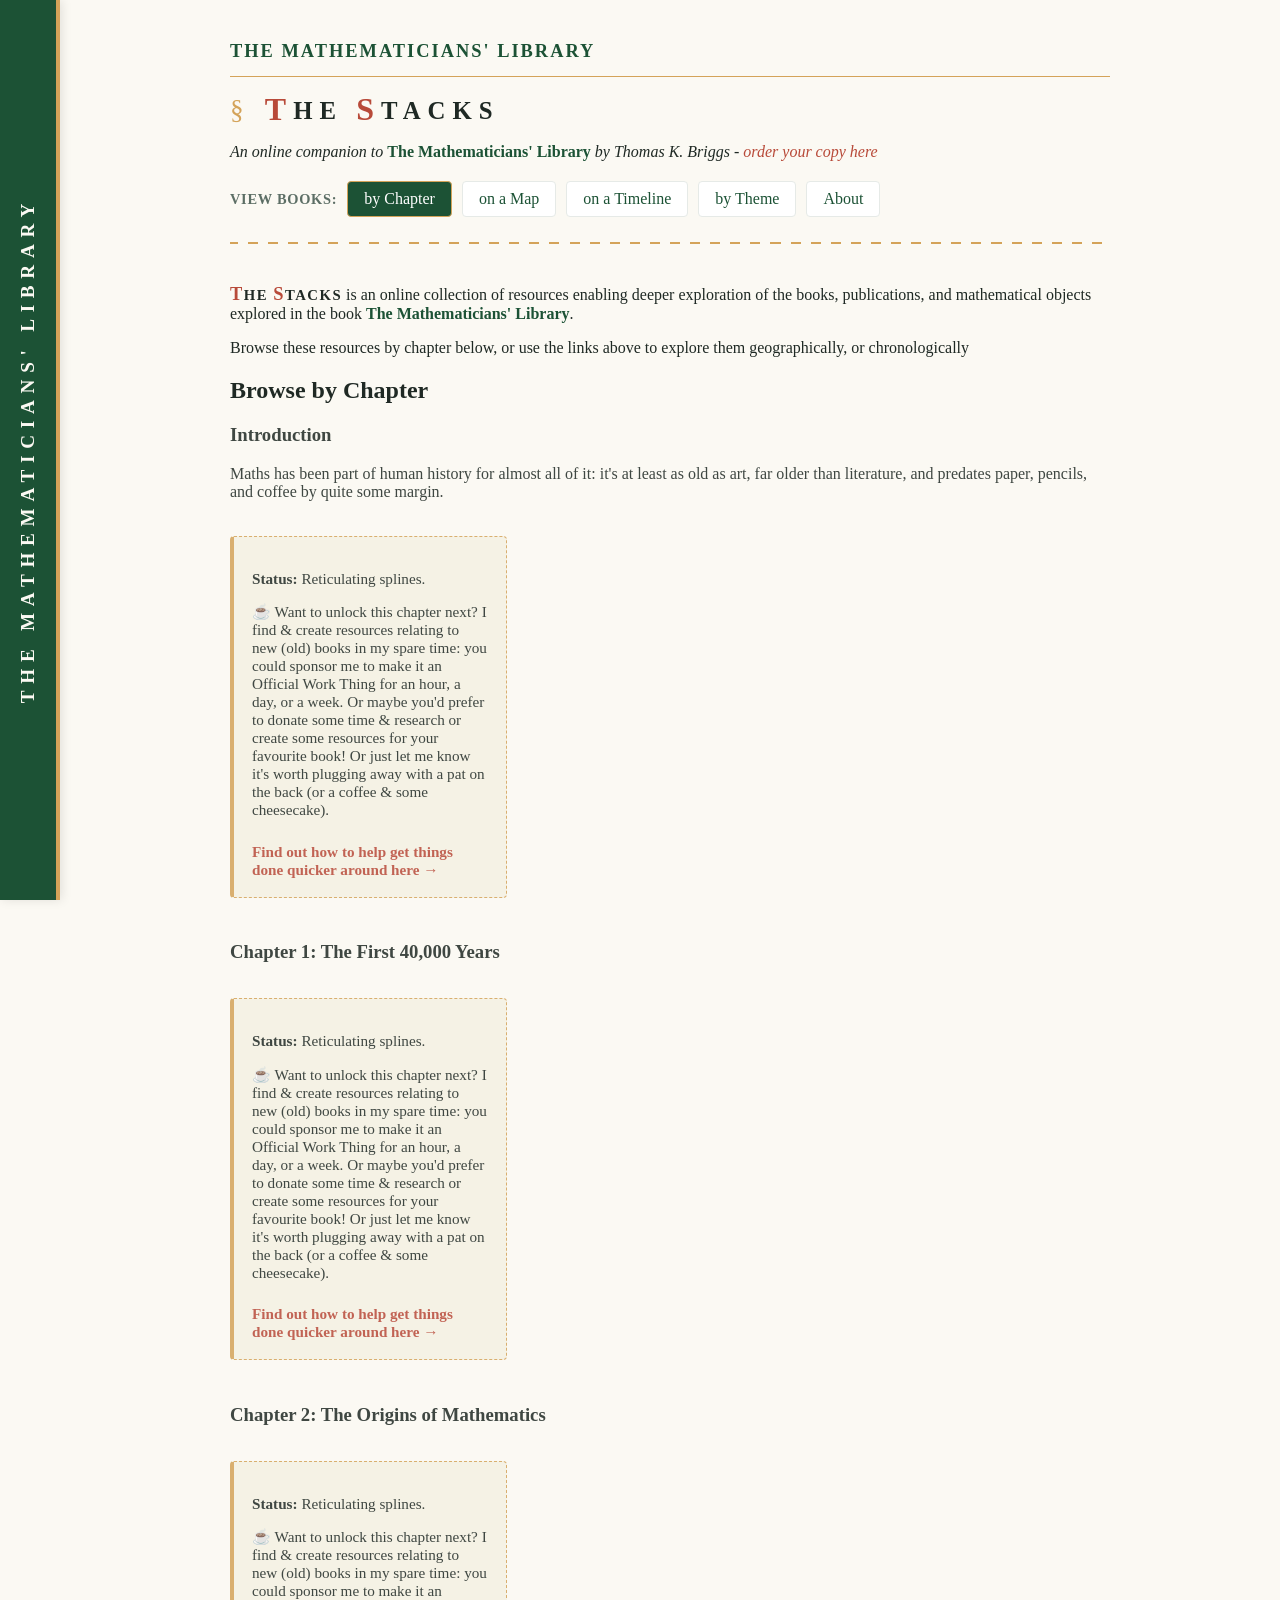
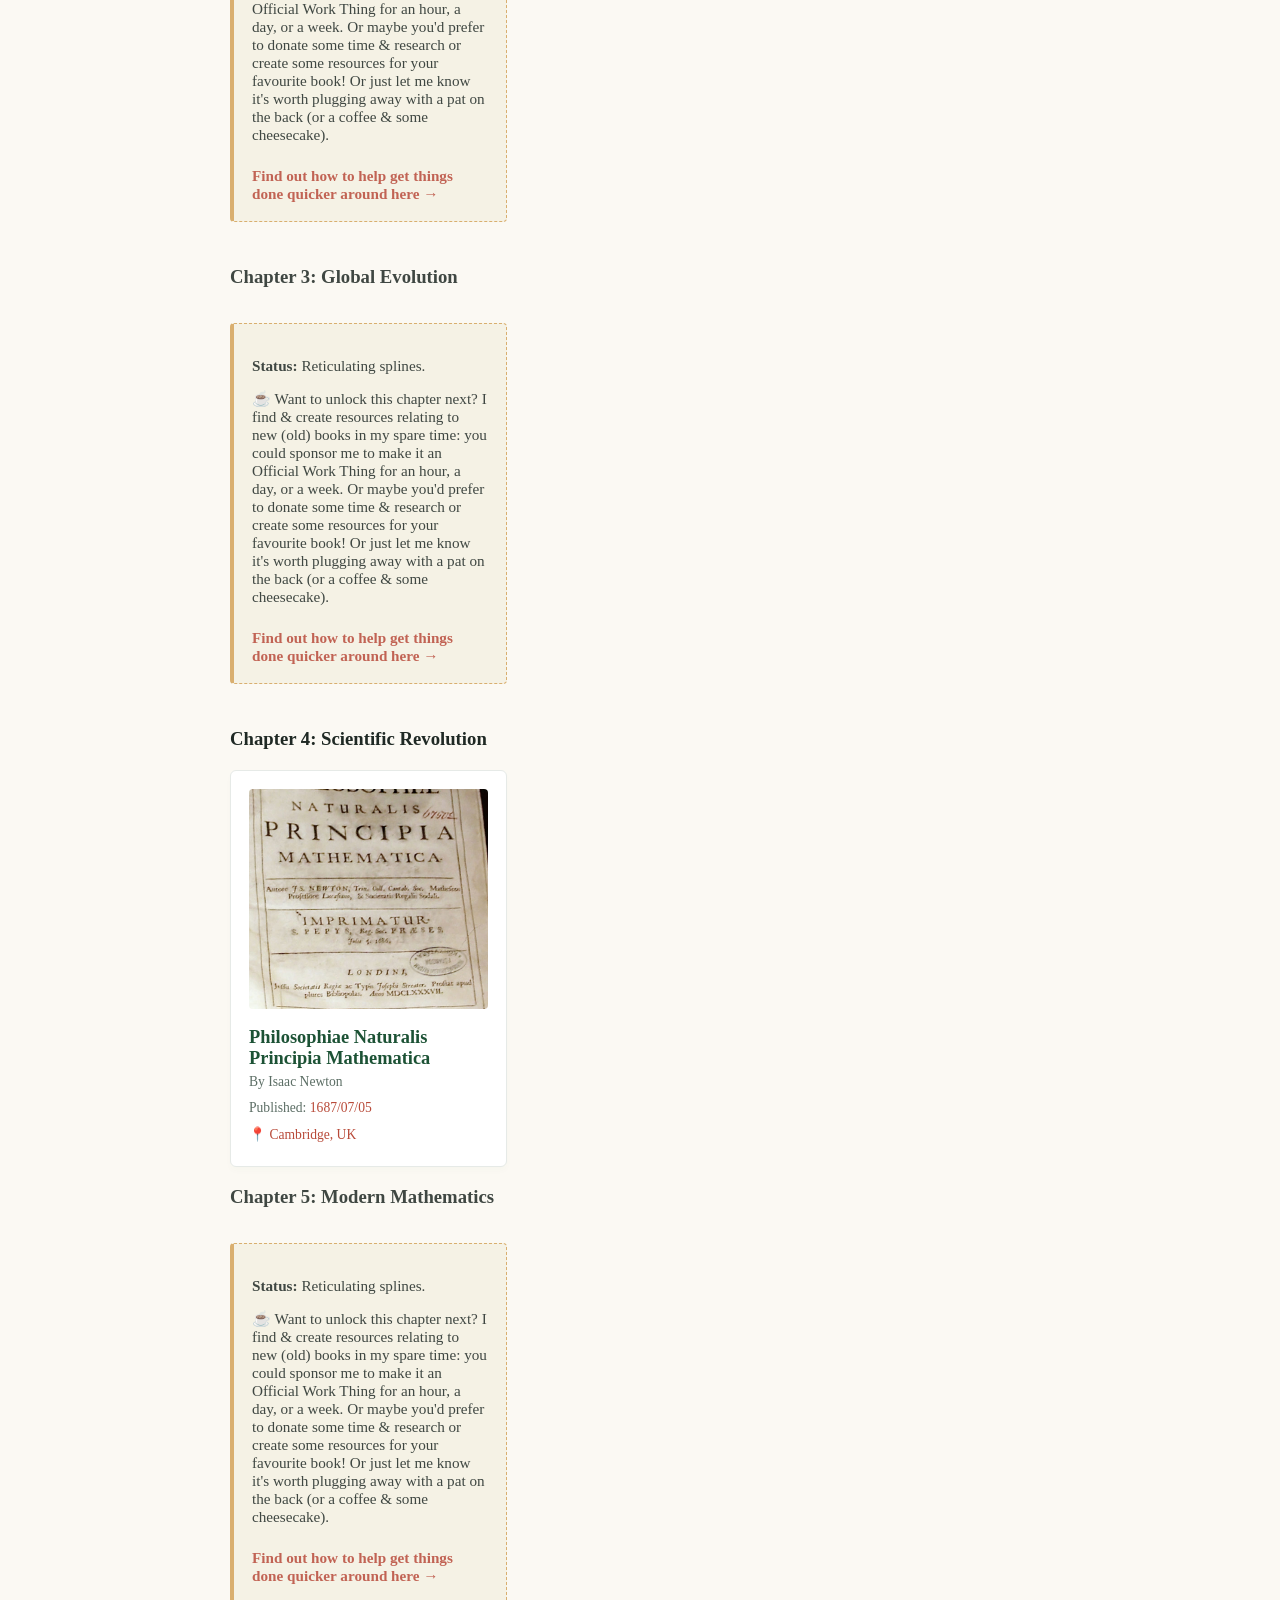
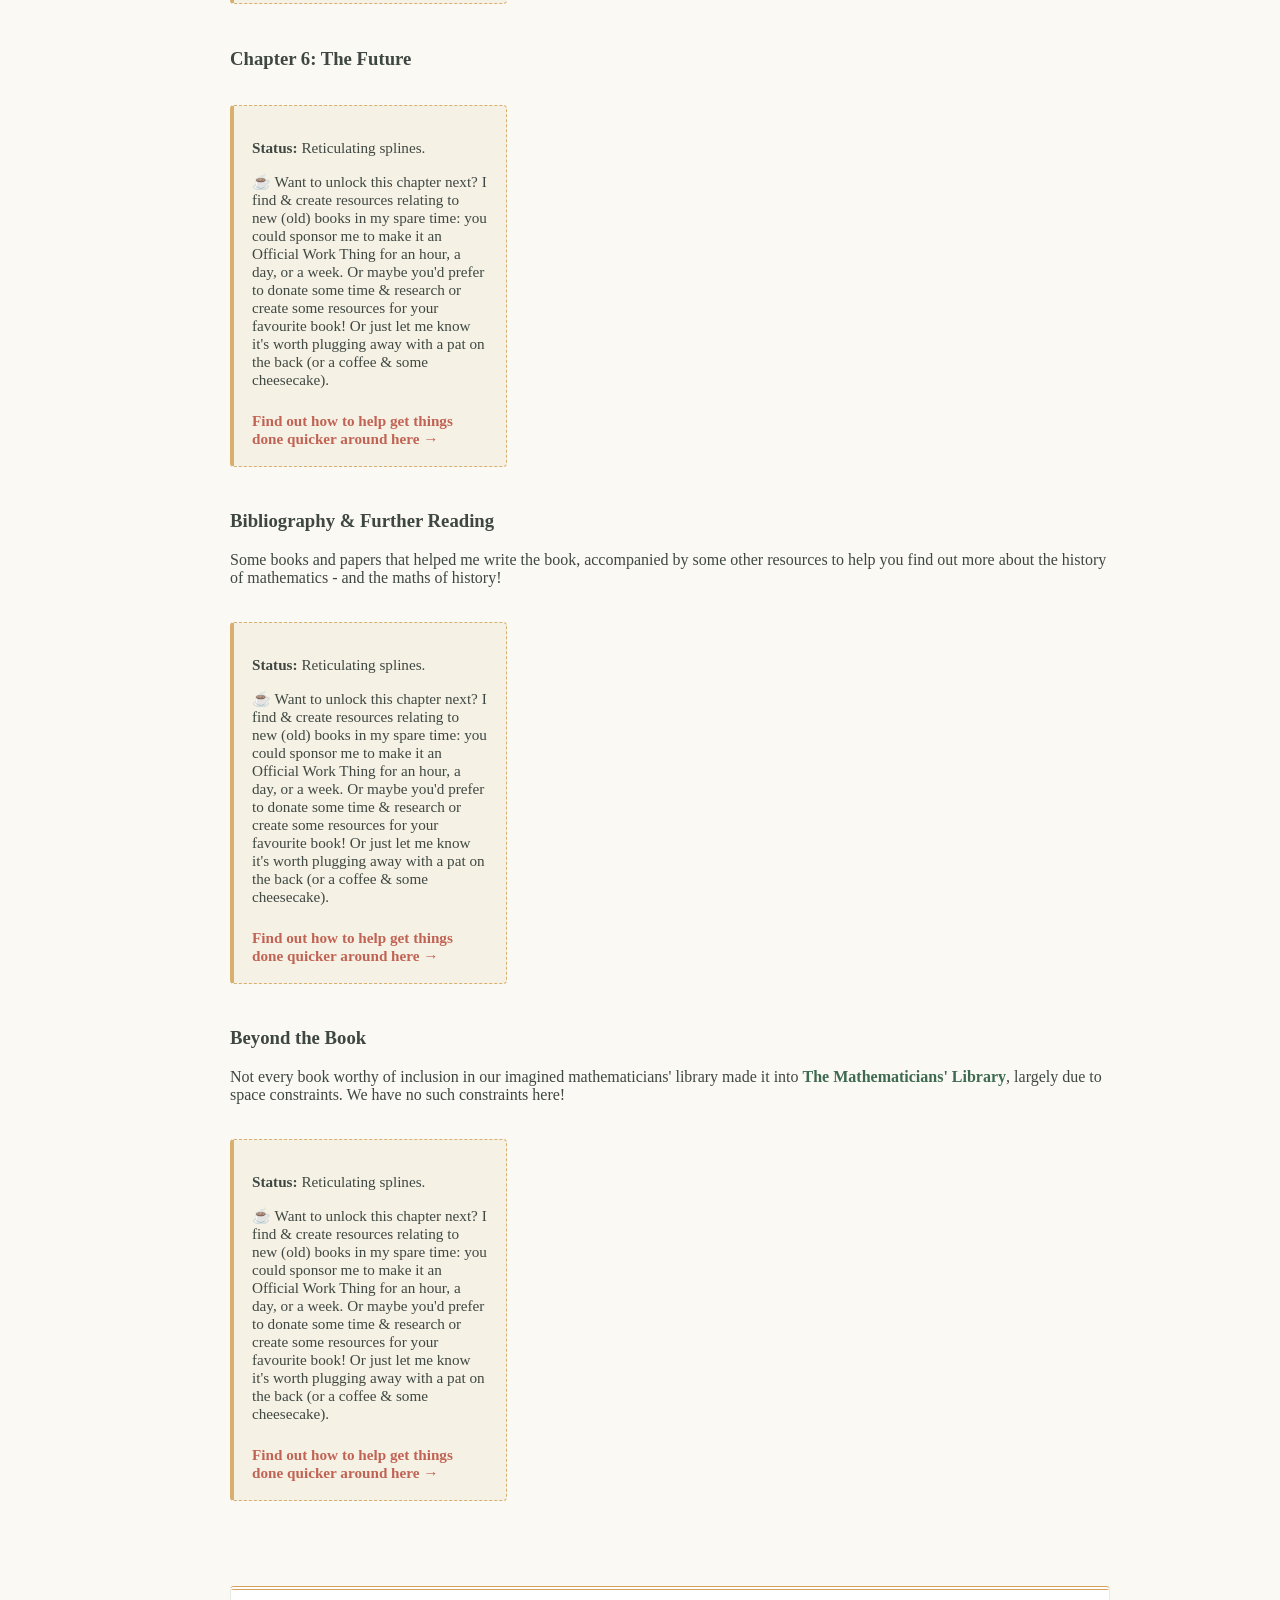
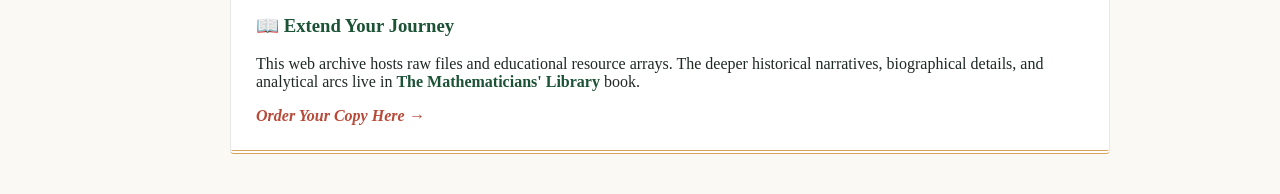
==== index.html @ 2b0948d0 "Update index.html" ====
<!DOCTYPE html>
<html lang="en-GB">
<head>
    <meta charset="UTF-8">
<meta name="viewport" content="width=device-width, initial-scale=1.0">
<meta property="og:description" content="Explore the history of mathematics through books, mathematicians and mathematical objects in The Mathematicians' Library: The Stacks.">
    <link rel="icon" type="image/png" href="favicon.png" sizes="32x32">
<link rel="apple-touch-icon" href="favicon.png">

    <title>The Mathematicians' Library: The Stacks</title>
    <link rel="stylesheet" href="css/style.css">
    <link rel="canonical" href="https://library.mathsy.space">
    <meta name="google-site-verification" content="qO1KL4WWVsHO-dtCfgwX527mHT4_CLYlGzTtAt1YHoc" />
</head>
<body>

    <!-- 1. The Brand Spine Sidebar Element (Pasted directly at top of body) -->
    <div class="book-spine-sidebar">
        <div class="spine-text">The Mathematicians' Library</div>
    </div>

<div class="site-content-wrapper">

<header>
    <h1>
        The Mathematicians' Library
        <span class="stacks-subtitle">
            <!-- Elegant, gold-painted nesting symbol to show structural depth -->
            <span class="stacks-branch-symbol">§</span>
            <span>T</span>he <span>S</span>tacks
        </span>
    </h1>
    <p><i>An online companion to <span class="inline-book-title">The Mathematicians' Library</span> by Thomas K. Briggs - <a href="about.html#buy">order your copy here</a><i></i></p>
    <div class="nav-menu">
        <span class="nav-label">View books:</span>
        <a href="index.html" class="nav-btn active" id="nav-chapter">by Chapter</a>
        <a href="map.html" class="nav-btn" id="nav-map">on a Map</a>
        <a href="timeline.html" class="nav-btn" id="nav-timeline">on a Timeline</a>
        <a href="tags.html" class="nav-btn" id="nav-tags">by Theme</a>
        <a href="about.html" class="nav-btn" id="nav-about">About</a>
    </div>
</header>

<main>
    <p><span class="inline-stacks-brand"><span>T</span>he <span>S</span>tacks</span> is an online collection of resources enabling deeper exploration of the books, publications, and mathematical objects explored in the book <span class="inline-book-title">The Mathematicians' Library</span>.</p>
    <p>Browse these resources by chapter below, or use the links above to explore them geographically, or chronologically </p>
    <h2>Browse by Chapter</h2>
    
    <!-- Chapter 0 -->
    <section class="chapter-block">
        <h3>Introduction</h3>
        <p>Maths has been part of human history for almost all of it: it's at least as old as art, far older than literature, and predates paper, pencils, and coffee by quite some margin.</p>
        <div class="grid-list" id="chapter-0-container"></div>
    </section>

    <!-- Chapter 1 -->
    <section class="chapter-block">
        <h3>Chapter 1: The First 40,000 Years</h3>
        <div class="grid-list" id="chapter-1-container"></div>
    </section>

    <!-- Chapter 2 -->
    <section class="chapter-block">
        <h3>Chapter 2: The Origins of Mathematics</h3>
        <div class="grid-list" id="chapter-2-container"></div>
    </section>

    <!-- Chapter 3 -->
    <section class="chapter-block">
        <h3>Chapter 3: Global Evolution</h3>
        <div class="grid-list" id="chapter-3-container"></div>
    </section>

    <!-- Chapter 4 -->
    <section class="chapter-block">
        <h3>Chapter 4: Scientific Revolution</h3>
        <div class="grid-list" id="chapter-4-container"></div>
    </section>

    <!-- Chapter 5 -->
    <section class="chapter-block">
        <h3>Chapter 5: Modern Mathematics</h3>
        <div class="grid-list" id="chapter-5-container"></div>
    </section>

    <!-- Chapter 6 -->
    <section class="chapter-block">
        <h3>Chapter 6: The Future</h3>
        <div class="grid-list" id="chapter-6-container"></div>
    </section>

    <!-- Chapter 7 -->
    <section class="chapter-block">
        <h3>Bibliography & Further Reading</h3>
        <p>Some books and papers that helped me write the book, accompanied by some other resources to help you find out more about the history of mathematics - and the maths of history!</p>
        <div class="grid-list" id="chapter-7-container"></div>
    </section>

    <!-- Chapter 8 -->
    <section class="chapter-block">
        <h3>Beyond the Book</h3>
        <p>Not every book worthy of inclusion in our imagined mathematicians' library made it into <span class="inline-book-title">The Mathematicians' Library</span>, largely due to space constraints. We have no such constraints here!</p>
        <div class="grid-list" id="chapter-8-container"></div>
    </section>
</main>

<footer class="companion-footer">
    <h3>📖 Extend Your Journey</h3>
    <p>This web archive hosts raw files and educational resource arrays. The deeper historical narratives, biographical details, and analytical arcs live in <span class="inline-book-title">The Mathematicians' Library</span> book.</p>
    <a href="about.html#buy">Order Your Copy Here →</a>
</footer>

<script>
    fetch('data.json')
        .then(res => res.json())
        .then(books => {
            // Filter to include only actual books for the homepage grid
            const onlyBooks = books.filter(b => b.type === 'book' || !b.type);
            
            // Sort books chronologically by their sort_val attribute
            onlyBooks.sort((a, b) => a.sort_val - b.sort_val);

            // Populate active cards into their designated chapter rows
            onlyBooks.forEach(book => {
                const target = document.getElementById('chapter-' + book.chapter + '-container');
                if (target) {
                    target.innerHTML += '<div class="book-card">' +
                        '<a href="' + book.url + '"><img src="' + book.image + '" alt="' + book.alt_text + '"></a>' +
                        '<div class="card-title"><a href="' + book.url + '">' + book.title + '</a></div>' +
                        '<div class="meta-row">By ' + book.author + '</div>' +
                        '<div class="meta-row">Published: <a href="timeline.html#book-' + book.id + '">' + book.display_date + '</a></div>' +
                        '<div class="meta-row">📍 <a href="map.html?focus=' + book.id + '">' + book.place_name + '</a></div>' +
                        '</div>';
                }
            });

            // Loop through all containers to automatically append a "Coming Soon" banner if the chapter is currently empty
            for (let i = 0; i <= 8; i++) {
                const container = document.getElementById('chapter-' + i + '-container');
                if (container && container.children.length === 0) {
                    // Gray out the heading slightly to show it is pending
                    container.parentElement.classList.add('opacity-muted');
                    
                    // Inject the status banner directly into the empty block
                    container.innerHTML = '<div class="chapter-status-banner">' +
                        '<p><strong>Status:</strong> Reticulating splines.</p>' +
                        '<p>☕ Want to unlock this chapter next? I find & create resources relating to new (old) books in my spare time: you could sponsor me to make it an Official Work Thing for an hour, a day, or a week. Or maybe you\'d prefer to donate some time & research or create some resources for your favourite book! Or just let me know it\'s worth plugging away with a pat on the back (or a coffee & some cheesecake).</p>' +
                        '<a href="about.html#support" class="funding-link">Find out how to help get things done quicker around here →</a>' +
                        '</div>';
                }
            }
        })
        .catch(err => console.error('Error loading data.json:', err));
</script>

</div>

</body>
</html>
---- css/style.css ----
/* ==========================================================================
   THE MATHEMATICIANS' LIBRARY - CORE BRAND SPECIFICATION
   ========================================================================== */

:root {
  --book-green: #1c5235;
  --book-cream: #fbf9f3;
  --book-terracotta: #b84a39;
  --book-gold: #d4a359;
  --text-primary: #1f2924;
  --text-muted: #5c6e65;
  --bg-white: #ffffff;
  --border-light: #e6eae7;
}

/* Base Document Configuration (Ensure this is normal, clean text) */
html, body {
  margin: 0;
  padding: 0;
  min-height: 100vh;
  background-color: var(--book-cream);
  font-family: -apple-system, BlinkMacSystemFont, "Segoe UI", Roboto, Georgia, serif;
  color: var(--text-primary);
  font-style: normal !important; /* Forces all body text back to clean, upright standard typography */
}


/* Master Grid Structure: Left Spine & Right Content */
body {
  display: grid;
  grid-template-columns: 60px 1fr;
}

/* Universal Link Styling (Banish Browser Blue Site-Wide) */
a {
  color: var(--book-terracotta);
  text-decoration: none;
  transition: color 0.2s ease;
}

/* Clear hover state behavior for all links */
a:hover {
  color: var(--book-green);
  text-decoration: underline;
}

p, li, div, span, h1, h2, h3, h4, section, main {
  font-style: normal;
}


/* ==========================================================================
   COMPONENT 1: THE BOOK SPINE SIDEBAR
   ========================================================================== */
.book-spine-sidebar {
  grid-column: 1;
  background-color: var(--book-green);
  border-right: 4px solid var(--book-gold);
  display: flex;
  justify-content: center;
  align-items: center;
  position: sticky;
  top: 0;
  height: 100vh;
  z-index: 100;
  box-shadow: 2px 0 10px rgba(0,0,0,0.1);
}

.spine-text {
  writing-mode: vertical-lr;
  transform: rotate(180deg); /* Flips typography so it reads upward, matching classic binding */
  color: var(--book-cream);
  font-weight: bold;
  font-size: 1.2rem;
  letter-spacing: 0.35em;
  text-transform: uppercase;
  white-space: nowrap;
}

/* ==========================================================================
   COMPONENT 2: THE MAIN WINDOW CONTENT
   ========================================================================== */
.site-content-wrapper {
  grid-column: 2;
  max-width: 960px;
  margin: 0 auto;
  width: 100%;
  box-sizing: border-box;
  padding: 40px;
}

/* Celestial Border Frame Motif */
header {
  border-bottom: 2px solid var(--book-gold);
  border-image: repeating-linear-gradient(90deg, var(--book-gold), var(--book-gold) 10px, transparent 10px, transparent 20px) 2;
  padding-bottom: 25px;
  margin-bottom: 40px;
}

header h1 { 
  color: var(--book-green); 
  font-family: Georgia, serif; 
  font-size: 2.4rem; 
  margin: 0 0 8px 0; 
}

/* Navigation Dashboard Links */
.nav-menu { display: flex; align-items: center; gap: 10px; margin-top: 20px; flex-wrap: wrap; }
.nav-label { font-weight: bold; color: var(--text-muted); font-size: 0.9rem; text-transform: uppercase; letter-spacing: 0.05em; }
.nav-btn {
  background: var(--bg-white); border: 1px solid var(--border-light);
  padding: 8px 16px; border-radius: 4px; text-decoration: none; color: var(--book-green); font-weight: 500;
  transition: all 0.2s ease;
}
.nav-btn:hover { border-color: var(--book-terracotta); color: var(--book-terracotta); }
.nav-btn.active { background: var(--book-green); color: var(--bg-white); border-color: var(--book-gold); }

/* Core Layout Component Card Containers */
.grid-list { display: grid; grid-template-columns: repeat(auto-fill, minmax(260px, 1fr)); gap: 25px; list-style: none; padding: 0; margin-top: 20px; }
.book-card {
  background: var(--bg-white); border: 1px solid var(--border-light); border-radius: 6px;
  padding: 18px; display: flex; flex-direction: column; box-shadow: 0 4px 6px rgba(28,82,53,0.02);
  transition: transform 0.2s ease;
}
.book-card:hover { transform: translateY(-3px); border-color: var(--book-gold); }
.book-card img { width: 100%; height: 220px; object-fit: cover; border-radius: 4px; background: #eee; margin-bottom: 14px; }
.card-title a { color: var(--book-green); text-decoration: none; font-weight: bold; font-size: 1.15rem; font-family: Georgia, serif; }
.card-title a:hover { color: var(--book-terracotta); }
.meta-row { font-size: 0.85rem; color: var(--text-muted); margin: 5px 0; }
.meta-row a { color: var(--book-terracotta); text-decoration: none; font-weight: 500; }

/* Inactive/Pending Chapter Content States */
.opacity-muted { opacity: 0.85; }
.chapter-status-banner {
  background-color: #f5f1e3; border: 1px dashed var(--book-gold); border-left: 4px solid var(--book-gold);
  padding: 18px; margin: 15px 0 25px 0; border-radius: 4px; font-size: 0.95rem;
}
.funding-link { color: var(--book-terracotta); font-weight: bold; text-decoration: none; display: inline-block; margin-top: 8px; }
.funding-link:hover { text-decoration: underline; }

/* Timeline Interface Architecture Tracks */
.timeline-container { position: relative; padding-left: 35px; margin-top: 30px; }
/* 1. THE VERTICAL GOLD LINE CONTAINER TRACK */
.timeline-container::before { 
  content: ''; 
  position: absolute; 
  left: 12px; 
  top: 0; 
  bottom: 0; 
  width: 2px; 
  background: var(--book-gold); 
  z-index: 2; /* Sits precisely in the middle layer slot */
}
/* 2. THE CHRONOLOGICAL CONTENT ROWS (CARDS & TEXT ROWS) */
.timeline-item { 
  position: relative; 
  margin-bottom: 30px; 
  z-index: 3; /* Forces cards forward so links remain clickable on top of the track */
}
/* 3. THE TERRACOTTA NODE DOTS */
.timeline-item::before { 
  content: ''; 
  position: absolute; 
  left: -27px; 
  top: 8px; 
  width: 10px; 
  height: 10px; 
  border-radius: 50%; 
  background: var(--book-terracotta); 
  z-index: 4; /* Stays at the absolute top of the stack, cleanly resting on the gold line */
}

/* 4. THE ERA MILESTONE DIVIDER STRIP TEXT */
.timeline-milestone-marker span { 
  background: var(--book-cream); 
  padding: 0 15px; 
  color: var(--book-green); 
  font-weight: bold; 
  font-size: 0.95rem; 
  position: relative; 
  z-index: 1; /* Anchored to the very bottom layer so the gold line crosses through it */
  font-family: Georgia, serif; 
}
.timeline-milestone-marker::before { content: ""; position: absolute; top: 50%; left: 0; right: 0; border-top: 1px dashed var(--book-gold); z-index: 1; }
.timeline-milestone-marker span { background: var(--book-cream); padding: 0 15px; color: var(--book-green); font-weight: bold; font-size: 0.95rem; position: relative; z-index: 2; font-family: Georgia, serif; z-index:1; }
.timeline-event-text { max-width: 550px; font-size: 0.95rem; line-height: 1.5; }
.timeline-event-text strong { color: var(--book-green); }
.timeline-event-text em { display: block; color: var(--text-muted); margin-top: 4px; }

/* Mapping Framework Containers */
#map { width: 100%; height: 580px; border-radius: 6px; border: 1px solid var(--border-light); margin-top: 20px; box-shadow: inset 0 2px 4px rgba(0,0,0,0.05); }

/* Thematic Filters & Static Assets */
.tag-pill { display: inline-block; background: var(--border-light); color: var(--book-green); padding: 4px 12px; border-radius: 12px; text-decoration: none; font-size: 0.85rem; margin-right: 6px; font-weight: 500; }
.tag-pill:hover { background: var(--book-gold); color: white; }
.resource-section { background:#fff; padding:22px; border:1px solid var(--border-light); border-radius:6px; margin-top:20px; box-shadow: 0 2px 4px rgba(0,0,0,0.01); }

/* Ornate Celestial Footer Frame Banner */
.companion-footer {
  background: var(--bg-white); border: 1px solid var(--border-light);
  border-top: 4px double var(--book-gold); /* Double track line mimicking engraving borders */
  border-bottom: 4px double var(--book-gold);
  padding: 25px; margin-top: 60px; border-radius: 4px;
}
.companion-footer h3 { margin-top: 0; color: var(--book-green); font-family: Georgia, serif; }
.companion-footer a { color: var(--book-terracotta); font-weight: bold; text-decoration: none; }
.companion-footer a:hover { text-decoration: underline; }

/* ==========================================================================
   INTERCONNECTED RESPONSIVE INTERFACE MEDIA OVERRIDES
   ========================================================================== */
@media (max-width: 768px) {
  /* On tablets and smaller screens, stack the spine bar to the top of the viewport */
  body { grid-template-columns: 1fr; }
  
  .book-spine-sidebar {
    grid-column: 1; height: 50px; width: 100%; position: relative;
    border-right: none; border-bottom: 3px solid var(--book-gold);
    padding: 0; justify-content: center; align-items: center;
  }
  .spine-text {
    writing-mode: horizontal-tb; transform: none;
    font-size: 1rem; letter-spacing: 0.2em; padding: 0;
  }
  
  .site-content-wrapper { grid-column: 1; padding: 20px; }
}

@media (max-width: 480px) {
  header h1 { font-size: 1.8rem; }
  .grid-list { grid-template-columns: 1fr; gap: 16px; }
  .book-card img { height: 230px; }
  #map { height: 380px; }
  .nav-menu { gap: 6px; }
  .nav-btn { padding: 6px 10px; font-size: 0.85rem; flex: 1 1 auto; text-align: center; }
}
/* ==========================================================================
   INDIVIDUAL BOOK RESOUCE PAGE PROFILE LAYOUTS
   ========================================================================== */
.back-link-wrapper { margin-top: 0; margin-bottom: 20px; }
.back-link { color: var(--book-terracotta); text-decoration: none; font-weight: bold; }
.back-link:hover { text-decoration: underline; }

/* The side-by-side flex engine split container */
.book-profile-flex {
  display: flex;
  gap: 30px;
  align-items: flex-start;
  margin-top: 15px;
}

.book-profile-cover {
  flex: 0 0 220px; /* Locks the image box width tightly */
  max-width: 220px;
}
.book-profile-cover img {
  width: 100%;
  height: auto;
  border-radius: 6px;
  border: 1px solid var(--border-light);
  box-shadow: 0 4px 10px rgba(28,82,53,0.06);
  display: block;
}

.book-profile-meta {
  flex: 1; /* Allows text to reclaim remaining horizontal area */
}
.book-main-title {
  margin: 0 0 10px 0 !important;
  font-size: 2.2rem !important;
  line-height: 1.2;
}
.book-main-author {
  margin: 0 0 15px 0;
  color: var(--text-primary);
  font-size: 1.1rem;
}
.book-main-tags {
  margin-top: 20px;
  border-top: 1px solid var(--border-light);
  padding-top: 15px;
}

/* Responsive collapse rule for tight smartphone glass */
@media (max-width: 550px) {
  .book-profile-flex {
    flex-direction: column; /* Stacks image directly over text on tight screens */
    gap: 20px;
    align-items: center;
    text-align: center;
  }
  .book-profile-cover {
    max-width: 180px; /* Slims image footprint slightly on phones */
  }
  .book-main-title {
    font-size: 1.6rem !important;
  }
}
/* Responsive Full-Width Embed Components */
.embed-container {
  position: relative;
  width: 100%;
  overflow: hidden;
  margin: 20px 0;
  border-radius: 4px;
}

/* Forces the embedded window to stretch cleanly to its box margins */
.embed-container iframe {
  width: 100% !important;
  border: 0;
}

/* Aspect ratio boxes to keep simulators or players looking sharp */
.ratio-16-9 { padding-top: 56.25%; } /* Standard widescreen videos */
.ratio-4-3  { padding-top: 75%; }    /* Traditional math tools or grids */

.embed-container iframe {
  position: absolute;
  top: 0; left: 0; width: 100%; height: 100%;
}

/* ==========================================================================
   THE STACKS - MASTER TYPOGRAPHY BRANDING UPDATE WITH HANGING SYMBOL
   ========================================================================== */

/* Main Header Title: Made bold, tiny, and tightly tracked like an imprint label */
header h1 {
  color: var(--book-green) !important;
  font-family: Georgia, serif;
  font-size: 1.15rem !important; /* Shrunk down to act as a crisp secondary tag */
  font-weight: 800 !important;   /* Made heavy and bold to anchor its authority */
  text-transform: uppercase;     /* Switched to uppercase to give it a sharp structural feel */
  letter-spacing: 2px;          /* Tracked out slightly to balance the boldness */
  margin: 0;
  line-height: 1.2;
}

/* Sub-brand 'The Stacks': The undisputed visual hero of the layout */
.stacks-subtitle {
  display: block;
  font-size: 1.55rem; /* Amplified slightly more for major canvas dominance */
  font-family: Georgia, serif;
  font-weight: 800;
  color: var(--text-primary) !important;
  letter-spacing: 7px;
  text-transform: uppercase;
  margin-top: 14px;
  padding-top: 12px;
  border-top: 1px solid var(--book-gold);
  width: 100%;
}

/* Hanging Structural Symbol Styling */
.stacks-branch-symbol {
  color: var(--book-gold) !important; /* Painted in gold to create a beautiful 3-colour harmony */
  font-size: 1.7rem !important;        /* Large enough to match the initial caps footprint */
  font-weight: 400 !important;        /* Kept lighter so it doesn't look bulky */
  margin-right: 8px;                  /* Clean, intentional horizontal spacing */
  letter-spacing: 0 !important;       /* Removes tracking so it stays close to the 'T' */
}

/* Pronounced Initial Caps: Bouncing off the page in Terracotta */
.stacks-subtitle > span:not(.stacks-branch-symbol) {
  color: var(--book-terracotta) !important;
  font-weight: 900;
  font-size: 2.0rem; /* Pushed up slightly more to maximise the small-caps gap */
  display: inline-block;
  transform: translateY(1px);
}

/* ==========================================================================
   INLINE LOGOTYPE BRANDING UTILITY FOR "THE STACKS"
   ========================================================================== */

/* The base container that styles the whole phrase as a clean small-caps unit */
.inline-stacks-brand {
  font-family: Georgia, serif;
  font-weight: 700;
  text-transform: uppercase;
  letter-spacing: 1.5px; /* Subtle spacing to evoke tracking without breaking text flow */
  color: var(--text-primary);
  font-size: 0.92em; /* Marginally scales down to sit cleanly on standard line-heights */
}

/* Forces the initial capital letters inside the text flow to pop in Terracotta */
.inline-stacks-brand span {
  color: var(--book-terracotta) !important;
  font-weight: 900;
  font-size: 1.25em; /* Scaled up relatively to preserve the pronounced capital feel */
}

/* Inline Book Title Brand Highlight */
.inline-book-title {
  color: var(--book-green) !important;
  font-weight: 700;
  font-family: Georgia, serif; /* Optional: adds an elegant editorial serif contrast inside plain body text */
}
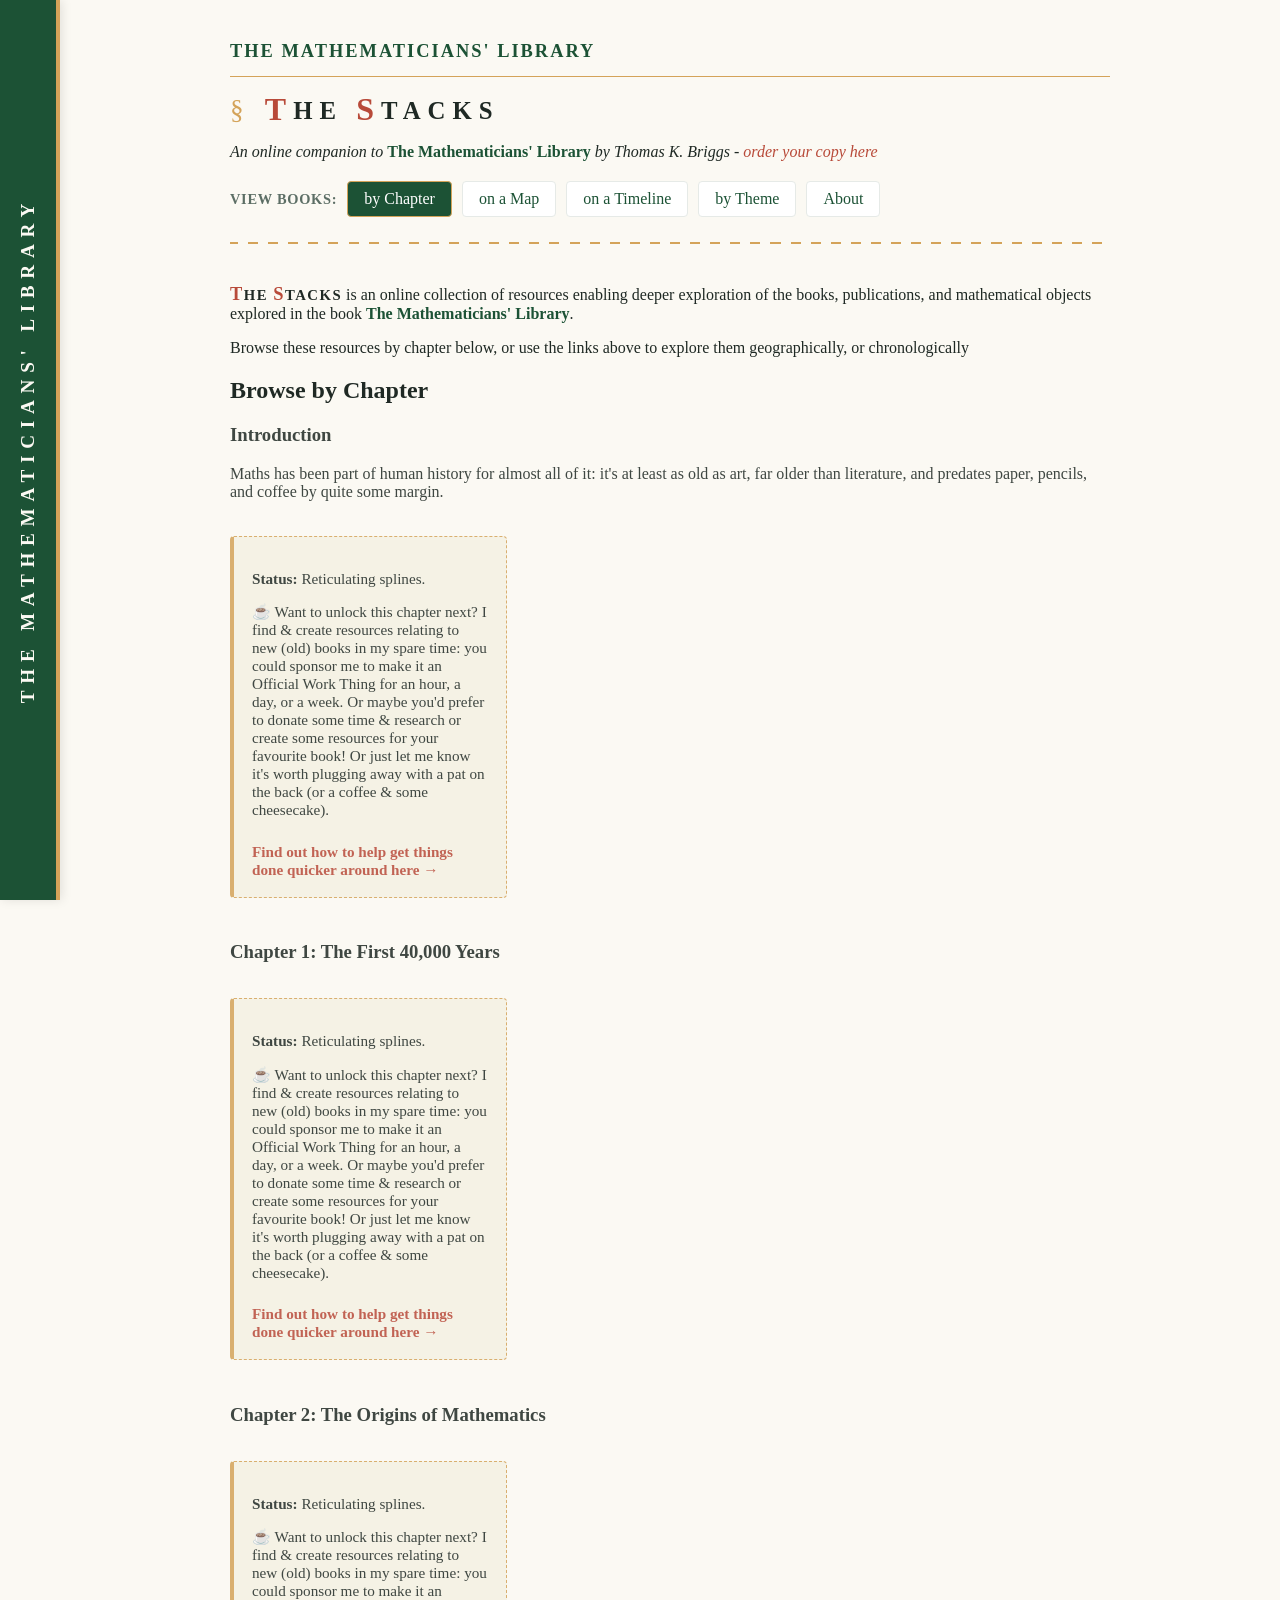
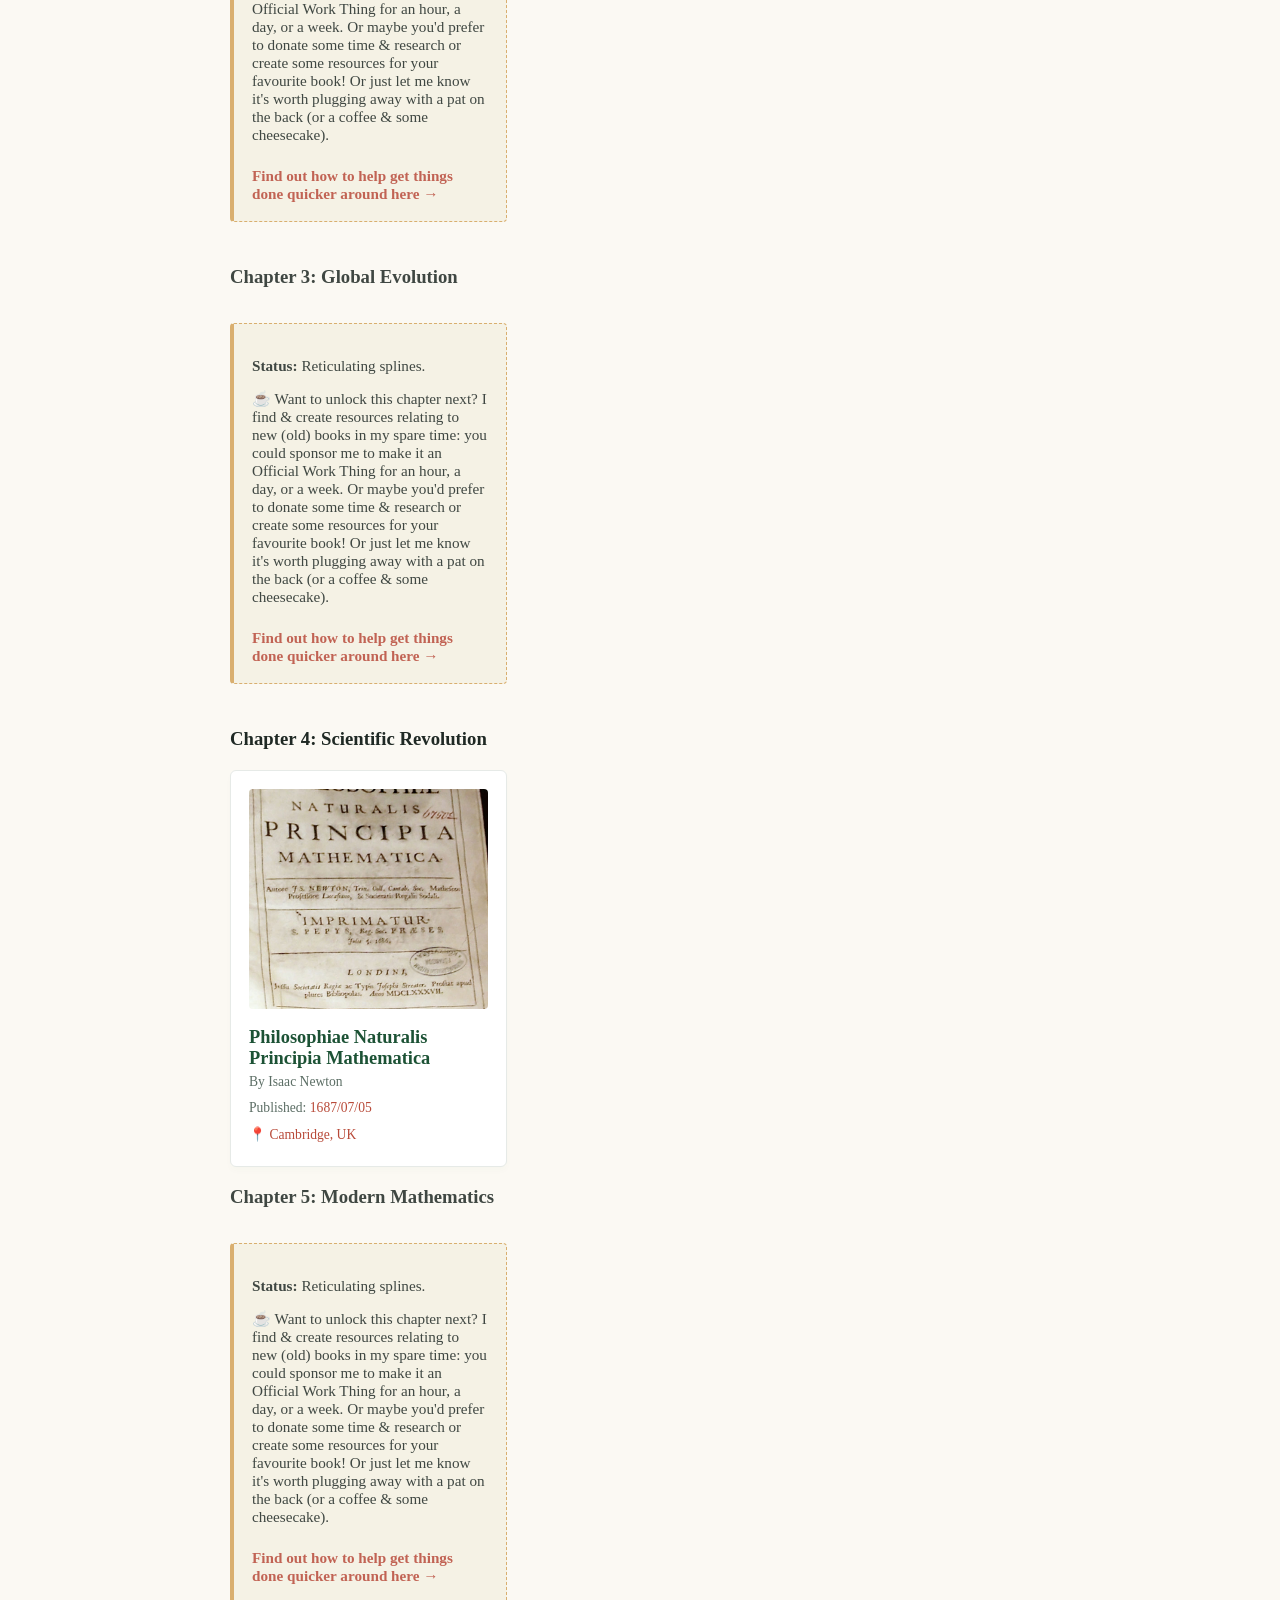
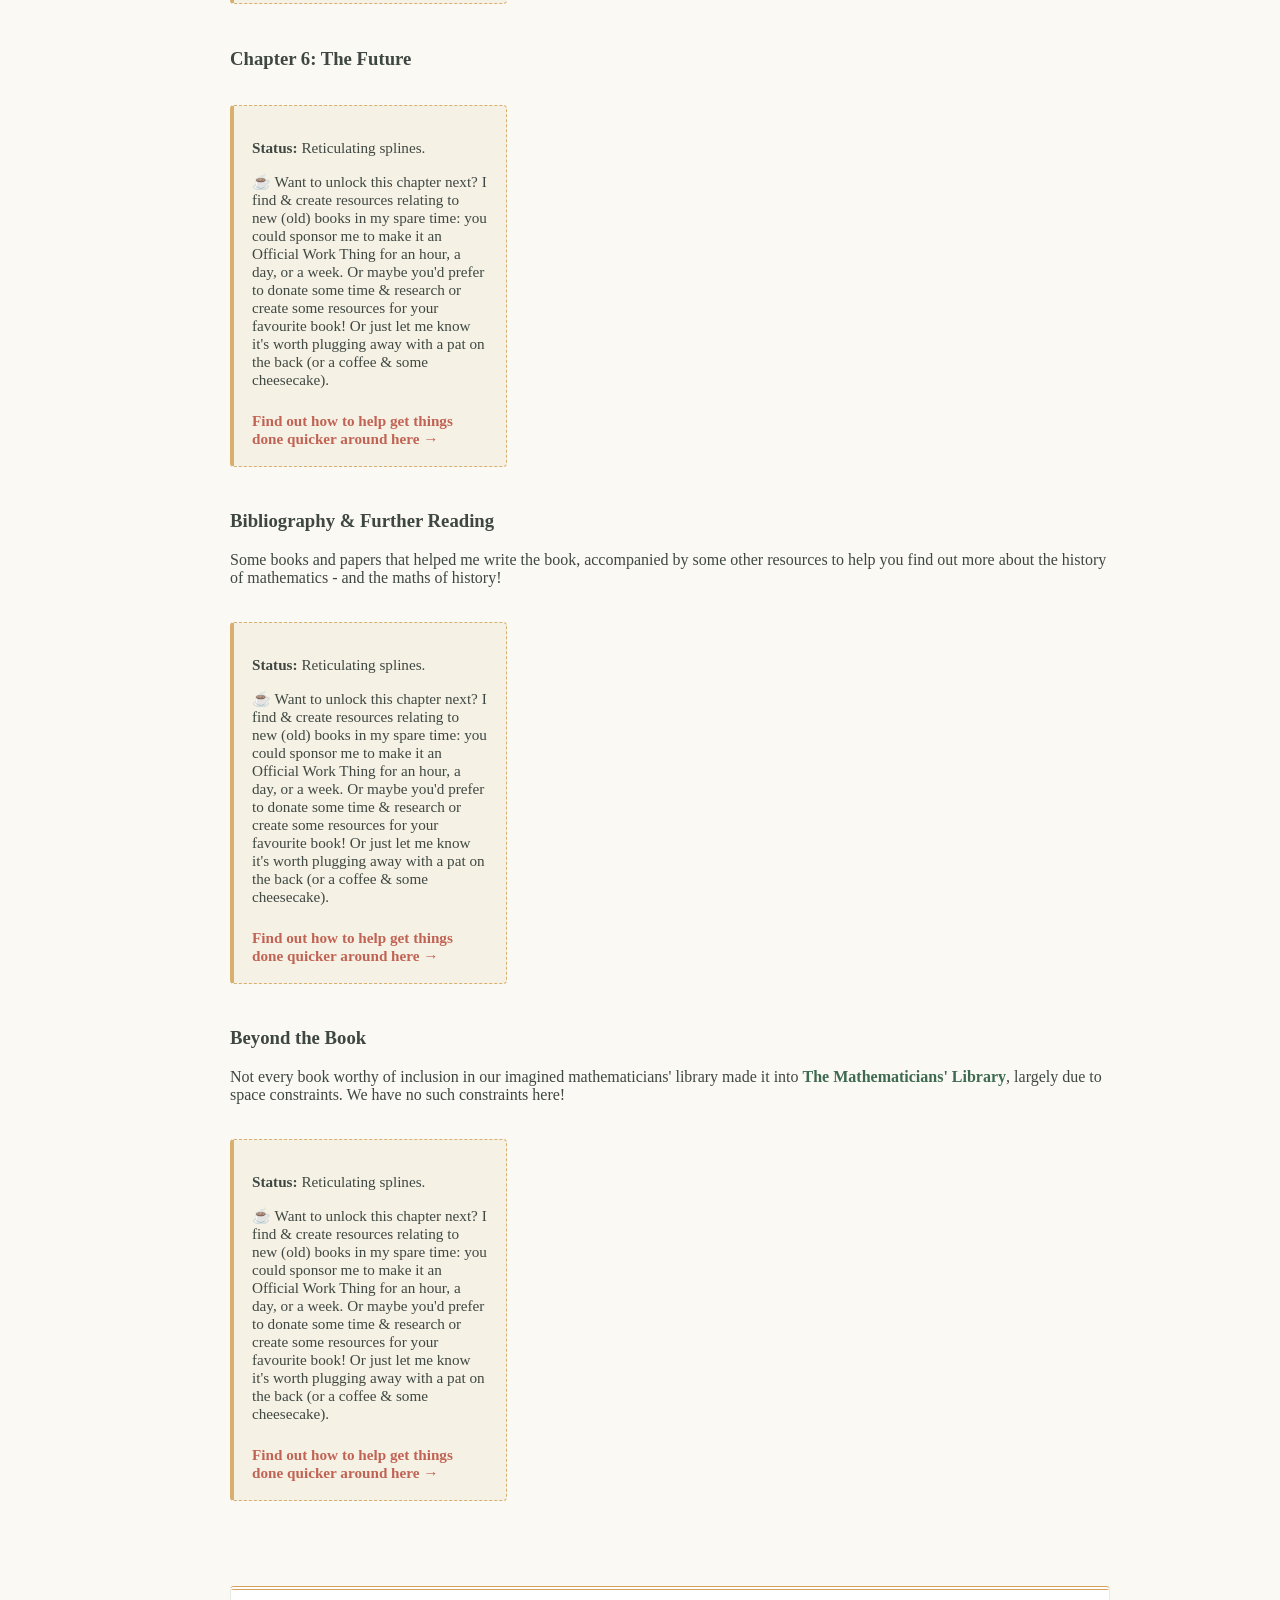
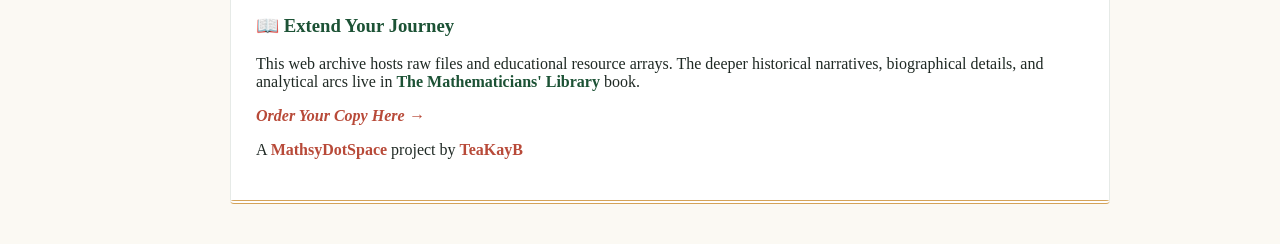
==== commit 1b0a3fa5: "Add project attribution to footer in index.html Added a new paragraph with project attribution and l" ====
--- a/index.html
+++ b/index.html
@@ -2,15 +2,24 @@
 <html lang="en-GB">
 <head>
     <meta charset="UTF-8">
-<meta name="viewport" content="width=device-width, initial-scale=1.0">
-<meta property="og:description" content="Explore the history of mathematics through books, mathematicians and mathematical objects in The Mathematicians' Library: The Stacks.">
-    <link rel="icon" type="image/png" href="favicon.png" sizes="32x32">
-<link rel="apple-touch-icon" href="favicon.png">
+    <meta name="viewport" content="width=device-width, initial-scale=1.0">
 
     <title>The Mathematicians' Library: The Stacks</title>
+    <meta name="description" content="Explore the history of mathematics through books, mathematicians and mathematical objects in The Mathematicians' Library: The Stacks.">
+
+    <link rel="canonical" href="https://library.mathsy.space/">
+
+    <meta property="og:type" content="website">
+    <meta property="og:title" content="The Mathematicians' Library: The Stacks">
+    <meta property="og:description" content="Explore the history of mathematics through books, mathematicians and mathematical objects in The Mathematicians' Library: The Stacks.">
+    <meta property="og:url" content="https://library.mathsy.space/">
+
+    <link rel="icon" type="image/png" href="favicon.png" sizes="32x32">
+    <link rel="apple-touch-icon" href="favicon.png">
+
+    <meta name="google-site-verification" content="qO1KL4WWVsHO-dtCfgwX527mHT4_CLYlGzTtAt1YHoc">
+
     <link rel="stylesheet" href="css/style.css">
-    <link rel="canonical" href="https://library.mathsy.space">
-    <meta name="google-site-verification" content="qO1KL4WWVsHO-dtCfgwX527mHT4_CLYlGzTtAt1YHoc" />
 </head>
 <body>
 
@@ -48,57 +57,57 @@
     
     <!-- Chapter 0 -->
     <section class="chapter-block">
-        <h3>Introduction</h3>
+        <h3 id="intro">Introduction</h3>
         <p>Maths has been part of human history for almost all of it: it's at least as old as art, far older than literature, and predates paper, pencils, and coffee by quite some margin.</p>
         <div class="grid-list" id="chapter-0-container"></div>
     </section>
 
     <!-- Chapter 1 -->
     <section class="chapter-block">
-        <h3>Chapter 1: The First 40,000 Years</h3>
+        <h3 id="chapter1">Chapter 1: The First 40,000 Years</h3>
         <div class="grid-list" id="chapter-1-container"></div>
     </section>
 
     <!-- Chapter 2 -->
     <section class="chapter-block">
-        <h3>Chapter 2: The Origins of Mathematics</h3>
+        <h3 id="chapter2">Chapter 2: The Origins of Mathematics</h3>
         <div class="grid-list" id="chapter-2-container"></div>
     </section>
 
     <!-- Chapter 3 -->
     <section class="chapter-block">
-        <h3>Chapter 3: Global Evolution</h3>
+        <h3 id="chapter3">Chapter 3: Global Evolution</h3>
         <div class="grid-list" id="chapter-3-container"></div>
     </section>
 
     <!-- Chapter 4 -->
     <section class="chapter-block">
-        <h3>Chapter 4: Scientific Revolution</h3>
+        <h3 id="chapter4">Chapter 4: Scientific Revolution</h3>
         <div class="grid-list" id="chapter-4-container"></div>
     </section>
 
     <!-- Chapter 5 -->
     <section class="chapter-block">
-        <h3>Chapter 5: Modern Mathematics</h3>
+        <h3 id="chapter5">Chapter 5: Modern Mathematics</h3>
         <div class="grid-list" id="chapter-5-container"></div>
     </section>
 
     <!-- Chapter 6 -->
     <section class="chapter-block">
-        <h3>Chapter 6: The Future</h3>
+        <h3 id="chapter6">Chapter 6: The Future</h3>
         <div class="grid-list" id="chapter-6-container"></div>
     </section>
 
     <!-- Chapter 7 -->
     <section class="chapter-block">
-        <h3>Bibliography & Further Reading</h3>
+        <h3 id="bibliography">Bibliography & Further Reading</h3>
         <p>Some books and papers that helped me write the book, accompanied by some other resources to help you find out more about the history of mathematics - and the maths of history!</p>
         <div class="grid-list" id="chapter-7-container"></div>
     </section>
 
     <!-- Chapter 8 -->
     <section class="chapter-block">
-        <h3>Beyond the Book</h3>
+        <h3  id="beyond">Beyond the Book</h3>
         <p>Not every book worthy of inclusion in our imagined mathematicians' library made it into <span class="inline-book-title">The Mathematicians' Library</span>, largely due to space constraints. We have no such constraints here!</p>
         <div class="grid-list" id="chapter-8-container"></div>
     </section>
@@ -108,6 +117,7 @@
     <h3>📖 Extend Your Journey</h3>
     <p>This web archive hosts raw files and educational resource arrays. The deeper historical narratives, biographical details, and analytical arcs live in <span class="inline-book-title">The Mathematicians' Library</span> book.</p>
     <a href="about.html#buy">Order Your Copy Here →</a>
+    <p>A <a href="https://mathsy.space/" target="_blank">MathsyDotSpace</a> project by <a href="https://teakayb.mathsy.space">TeaKayB</a></p>
 </footer>
 
 <script>
--- a/css/style.css
+++ b/css/style.css
@@ -397,5 +397,234 @@
   font-family: Georgia, serif; /* Optional: adds an elegant editorial serif contrast inside plain body text */
 }
 
-
-
+/* ==========================================================================
+   THE STACKS - ACCESSIBLE ARCHIVAL TABLE THEME
+   ========================================================================== */
+
+table {
+  width: 100%;
+  border-collapse: collapse;
+  margin: 30px 0;
+  font-size: 0.95rem;
+  line-height: 1.5;
+  background-color: var(--bg-white);
+  border: 1px solid var(--border-light);
+  border-radius: 4px;
+  overflow: hidden;
+  box-shadow: 0 4px 6px rgba(28,82,53,0.01);
+}
+
+/* Accessible Table Caption */
+caption {
+  font-family: Georgia, serif;
+  font-size: 1.05rem;
+  font-weight: bold;
+  font-style: italic;
+  color: var(--book-green);
+  text-align: left;
+  margin-bottom: 12px;
+  padding: 0 4px;
+}
+
+/* Header Row: High Contrast Heritage Green Background */
+thead tr {
+  background-color: var(--book-green);
+  border-bottom: 3px solid var(--book-gold); /* Solid gold anchor bar */
+}
+
+th {
+  font-family: Georgia, serif;
+  font-weight: bold;
+  letter-spacing: 0.5px;
+}
+
+thead th {
+  color: var(--bg-white) !important; /* Pure white text gives crystal clear contrast on green */
+  font-size: 0.85rem;
+  padding: 14px 16px;
+  text-align: left;
+}
+
+/* Body Content Formatting */
+tbody td, 
+tbody th {
+  padding: 12px 16px;
+  border-bottom: 1px solid var(--border-light);
+  vertical-align: top;
+}
+
+/* Horizontal Row Stance: Row Header Styling */
+tbody th[scope="row"] {
+  color: var(--book-green);
+  font-family: Georgia, serif;
+  font-weight: 700;
+  text-align: left;
+  background-color: rgba(245, 241, 227, 0.2); /* Very soft parchment tint to frame terms */
+  border-right: 1px solid var(--border-light);
+  width: 25%;
+}
+
+/* Row Striping: Alternating light tints to make long grids easy for the eye to track */
+tbody tr:nth-child(even) {
+  background-color: rgba(245, 241, 227, 0.15);
+}
+
+/* Focus Highlight: Softly accents the row your mouse pointer is currently reading */
+tbody tr:hover {
+  background-color: rgba(212, 163, 89, 0.08); /* Faint gold tint */
+}
+
+/* ==========================================================================
+   MOBILE RESPONSIVE ENGINE FOR DATA TABLES
+   ========================================================================== */
+@media (max-width: 650px) {
+  table {
+    display: block;
+    border: none;
+    background: transparent;
+    box-shadow: none;
+  }
+  
+  caption {
+    font-size: 1rem;
+    margin-bottom: 15px;
+  }
+
+  thead {
+    display: none; /* Safely hides standard header columns on tight mobile viewports */
+  }
+
+  tbody, tr, th[scope="row"], td {
+    display: block;
+    width: 100% !important;
+    box-sizing: border-box;
+  }
+
+  tr {
+    background: var(--bg-white) !important;
+    border: 1px solid var(--border-light);
+    border-radius: 6px;
+    margin-bottom: 15px;
+    padding: 10px;
+    box-shadow: 0 2px 4px rgba(0,0,0,0.02);
+  }
+
+  tbody th[scope="row"] {
+    background: transparent;
+    border-right: none;
+    border-bottom: 2px solid var(--book-gold) !important;
+    font-size: 1.1rem;
+    padding: 4px 6px 8px 6px;
+  }
+
+  td {
+    padding: 8px 6px;
+    border-bottom: none;
+  }
+
+  /* Automatically injects bold labels before mobile data elements */
+  td:nth-of-type(1)::before {
+    content: "Modern Equivalent: ";
+    font-weight: bold;
+    color: var(--book-terracotta);
+    display: block;
+    font-size: 0.85rem;
+    margin-bottom: 2px;
+  }
+
+  td:nth-of-type(2)::before {
+    content: "Mathematical Context: ";
+    font-weight: bold;
+    color: var(--text-muted);
+    display: block;
+    font-size: 0.85rem;
+    margin-bottom: 2px;
+  }
+}
+
+/* Clean out default bullet points and numbers */
+ul.roadmap-list, 
+ul.roadmap-list ul {
+  list-style-type: none;
+  padding-left: 25px; /* Creates clean indent spacing */
+}
+
+/* First-level list starts flat against the left margin */
+ul.roadmap-list {
+  padding-left: 0;
+}
+
+/* Fixes line wrapping and layout breakdown */
+ul.roadmap-list li {
+  margin-bottom: 8px;
+  line-height: 1.5;
+  font-family: system-ui, sans-serif;
+}
+
+/* Safely formats checkboxes without forcing horizontal alignment on sub-lists */
+ul.roadmap-list input[type="checkbox"] {
+  margin-right: 8px;
+  vertical-align: middle;
+  position: relative;
+  top: -1px; /* Vertically aligns perfectly with standard text sizes */
+}
+
+/* Ensures disabled checkboxes retain clear visibility */
+ul.roadmap-list input[type="checkbox"]:disabled {
+  opacity: 1;
+  cursor: default;
+}
+
+/* 1. Hide the default browser checkbox but keep its structural space */
+ul.roadmap-list input[type="checkbox"] {
+  appearance: none;
+  -webkit-appearance: none;
+  background-color: #fff;
+  margin: 0 8px 0 0;
+  font: inherit;
+  color: #1c5235; /* This controls your checkmark color */
+  width: 1.15em;
+  height: 1.15em;
+  border: 0.15em solid #767676; /* Standard border color for empty boxes */
+  border-radius: 0.15em;
+  vertical-align: middle;
+  display: inline-grid;
+  place-content: center;
+  position: relative;
+  top: -1px;
+}
+
+/* 2. Create the custom checkmark character hidden inside the box */
+ul.roadmap-list input[type="checkbox"]::before {
+  content: "✔";
+  transform: scale(0);
+  transition: 120ms transform ease-in-out;
+  font-size: 0.85em;
+  font-weight: bold;
+}
+
+/* 3. When 'checked' is added to the HTML, show the green checkmark and color the box border */
+ul.roadmap-list input[type="checkbox"]:checked {
+  border-color: #1c5235;
+  background-color: #f0f7f4; /* Optional subtle light green background fill */
+}
+
+ul.roadmap-list input[type="checkbox"]:checked::before {
+  transform: scale(1);
+}
+
+/* 4. Keep the visibility bright and high contrast even when disabled */
+ul.roadmap-list input[type="checkbox"]:disabled {
+  opacity: 1;
+  cursor: default;
+}
+
+/* Bold only the first-level list items */
+ul.roadmap-list > li {
+  font-weight: 600; /* Slightly bold */
+}
+
+/* Reset sub-level items back to normal weight so they don't inherit the boldness */
+ul.roadmap-list li ul li {
+  font-weight: normal;
+}
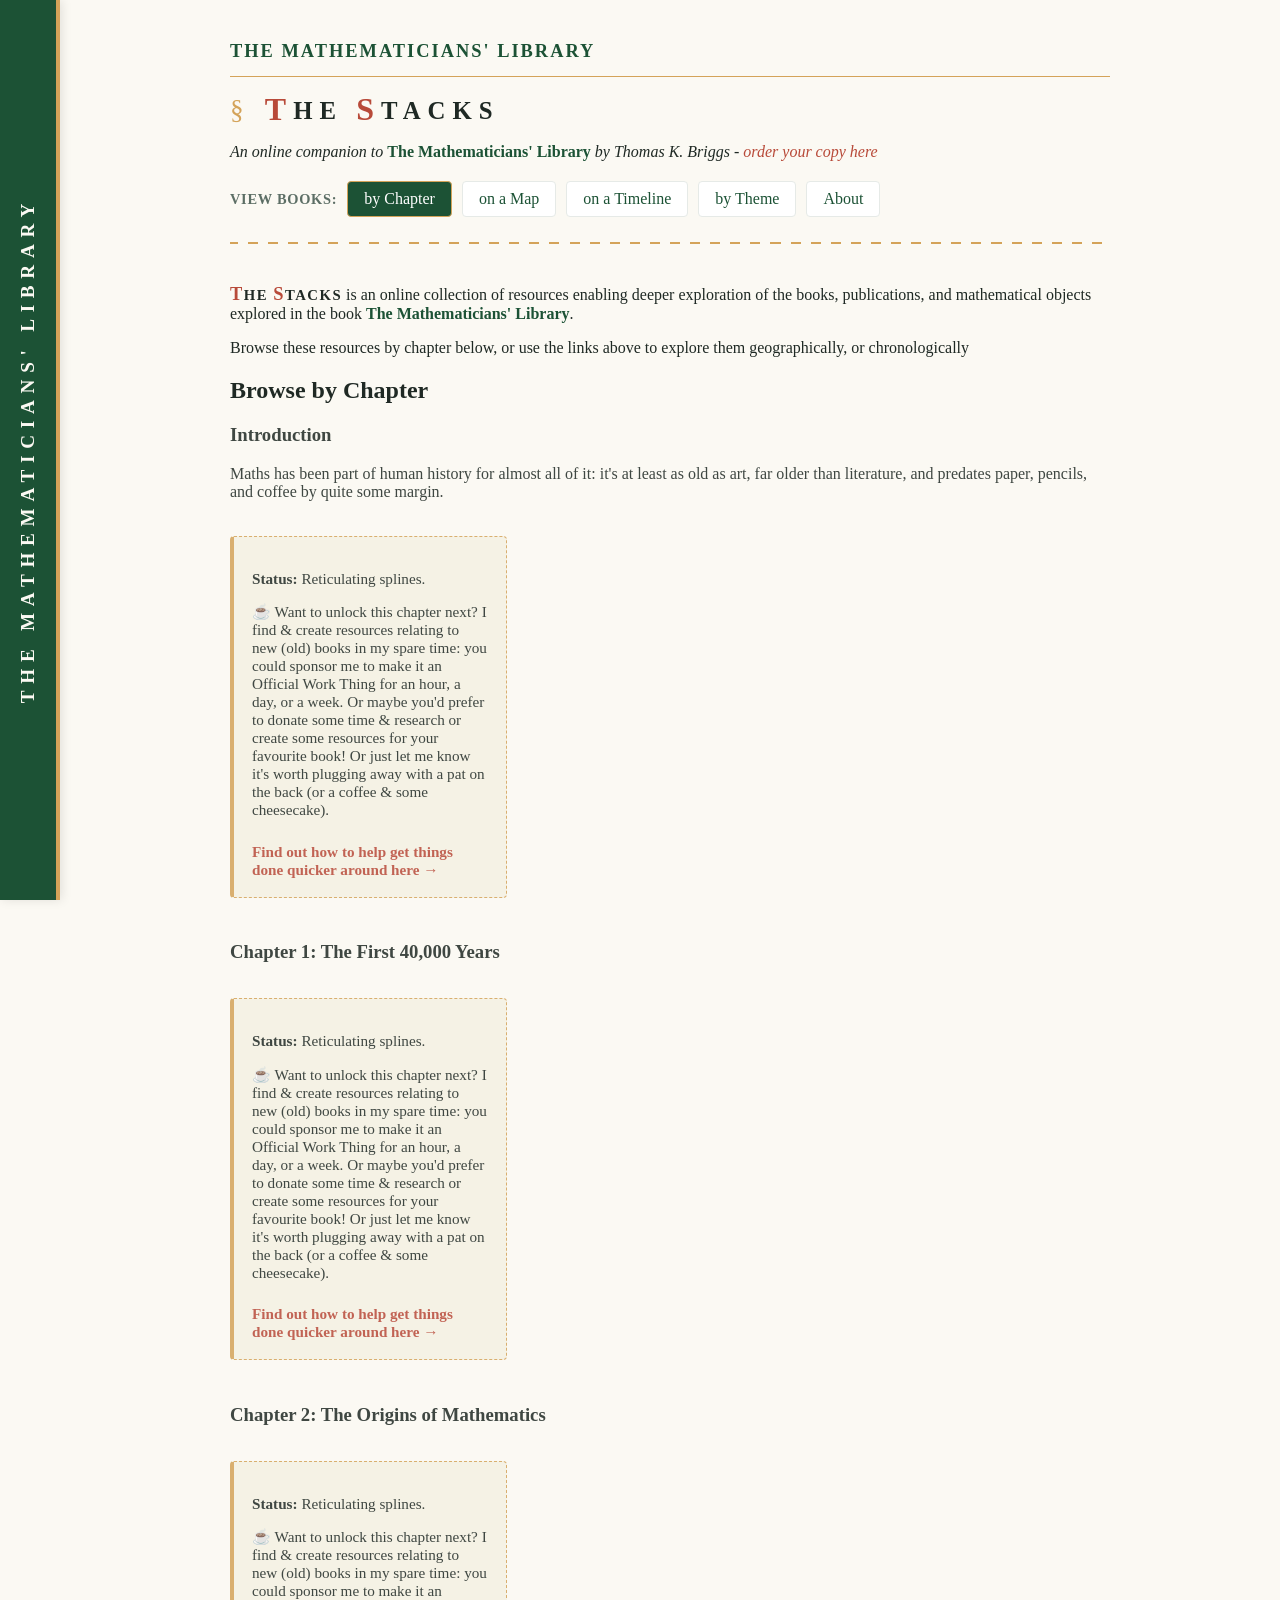
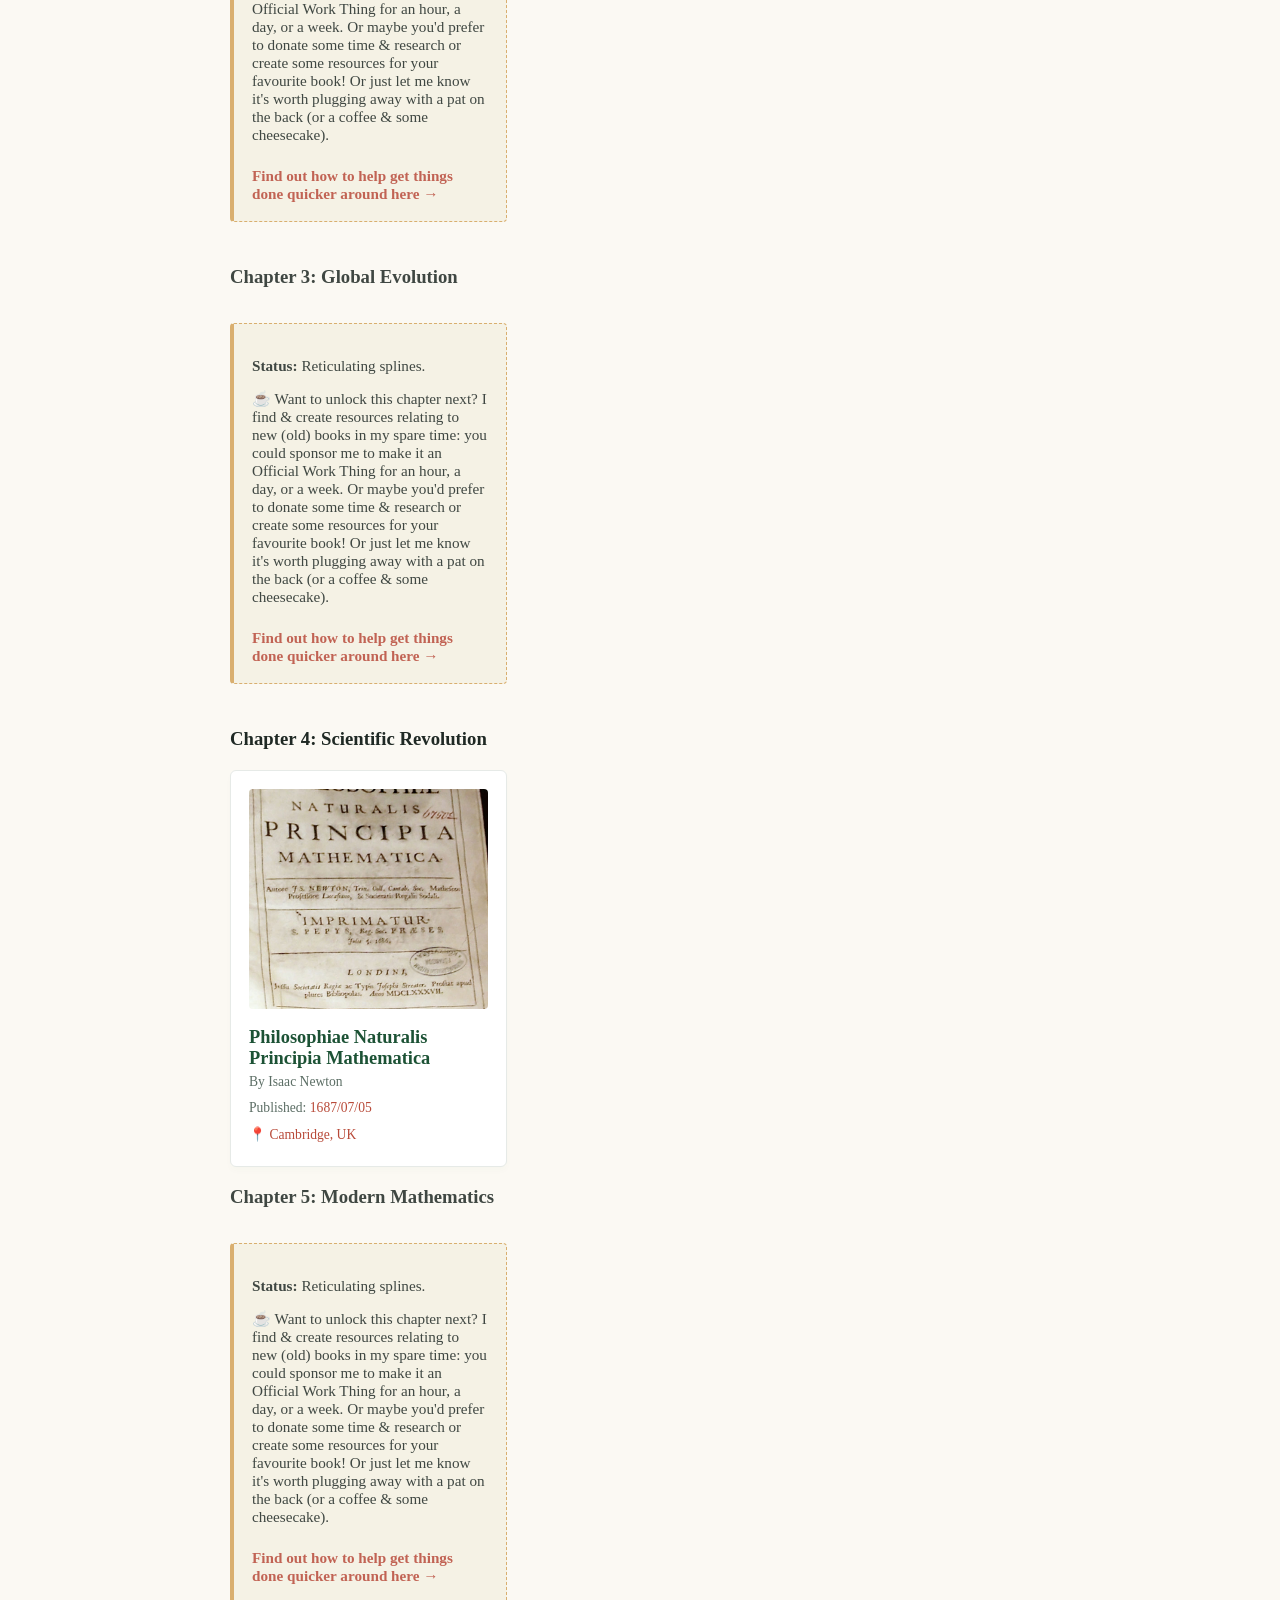
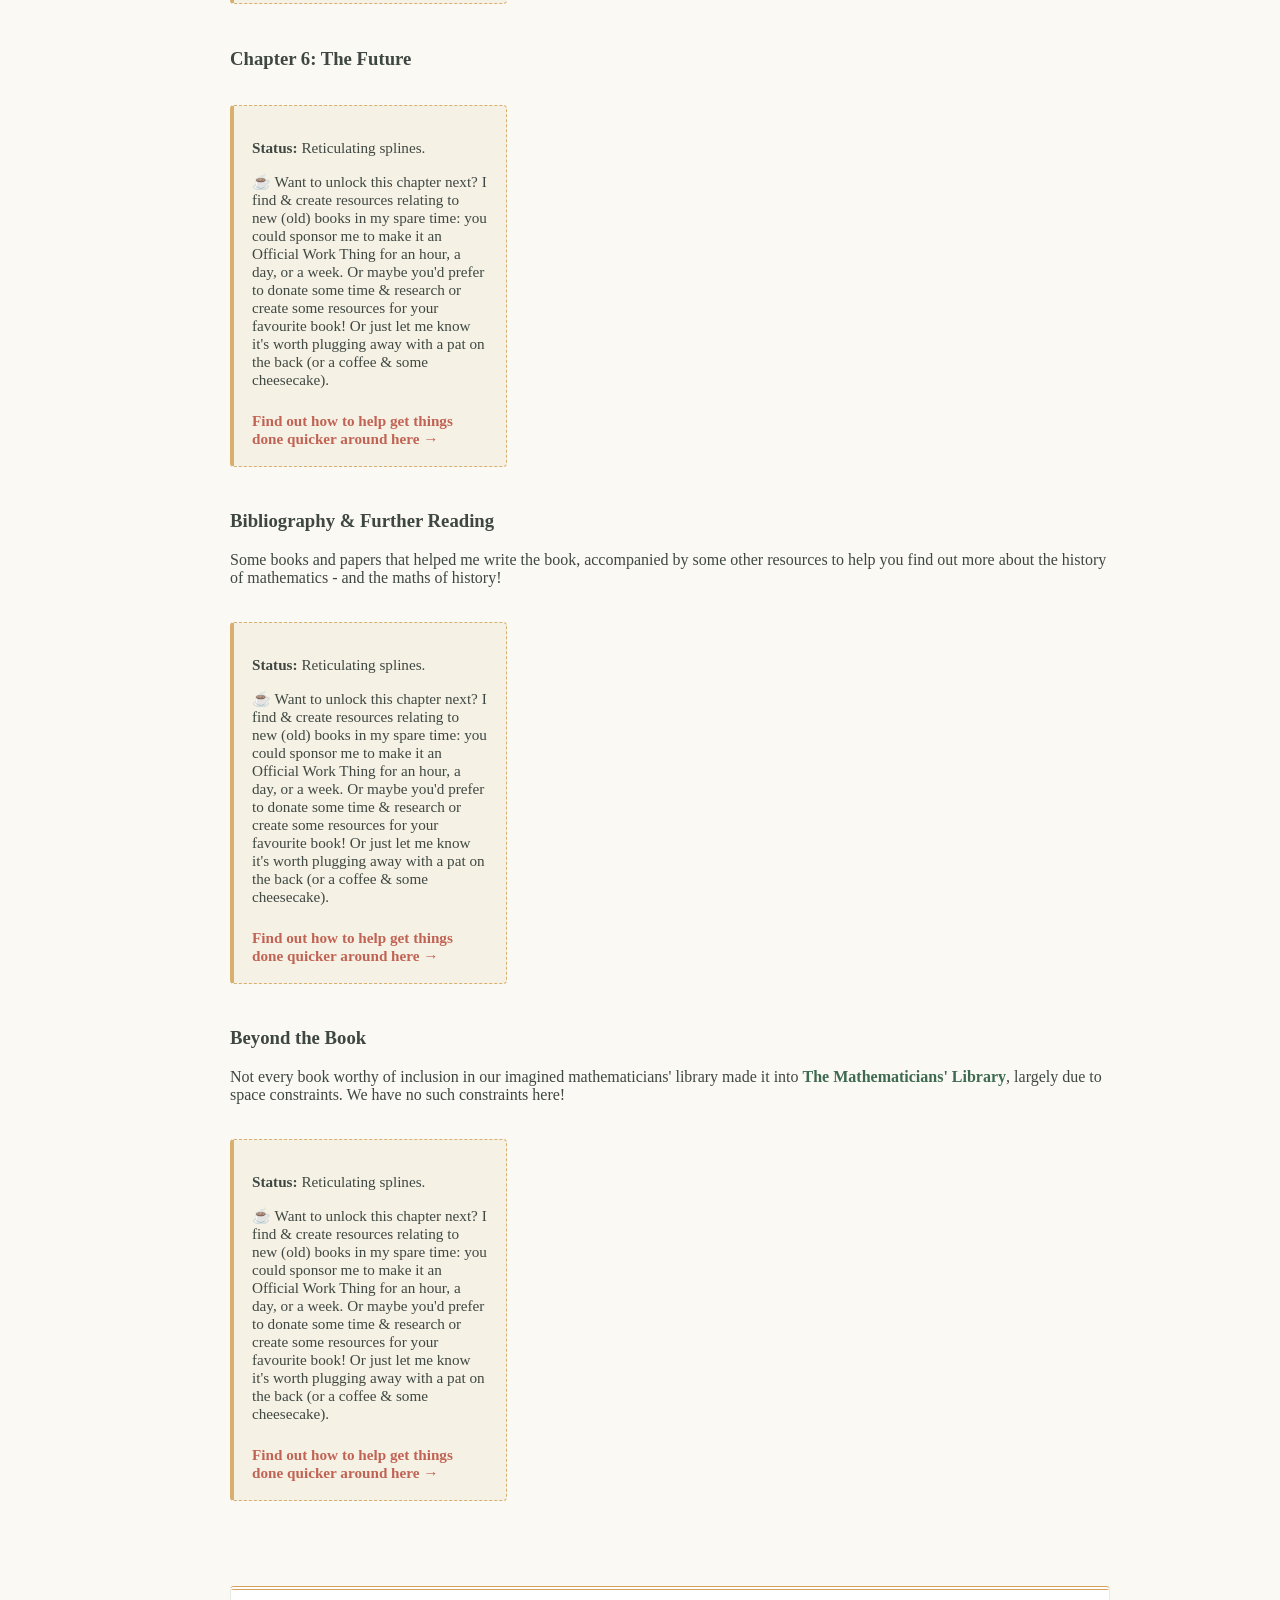
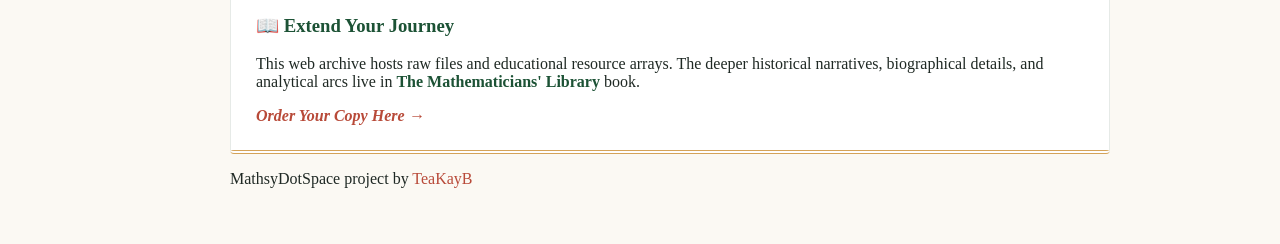
==== commit 9ab94a00: "Reposition project attribution in index.html Moved project attribution paragraph to a new location a" ====
--- a/index.html
+++ b/index.html
@@ -117,9 +117,8 @@
     <h3>📖 Extend Your Journey</h3>
     <p>This web archive hosts raw files and educational resource arrays. The deeper historical narratives, biographical details, and analytical arcs live in <span class="inline-book-title">The Mathematicians' Library</span> book.</p>
     <a href="about.html#buy">Order Your Copy Here →</a>
-    <p>A <a href="https://mathsy.space/" target="_blank">MathsyDotSpace</a> project by <a href="https://teakayb.mathsy.space">TeaKayB</a></p>
 </footer>
-
+<p style="font-style: italic>A <a href="https://mathsy.space/" target="_blank">MathsyDotSpace</a> project by <a href="https://teakayb.mathsy.space">TeaKayB</a></p>
 <script>
     fetch('data.json')
         .then(res => res.json())
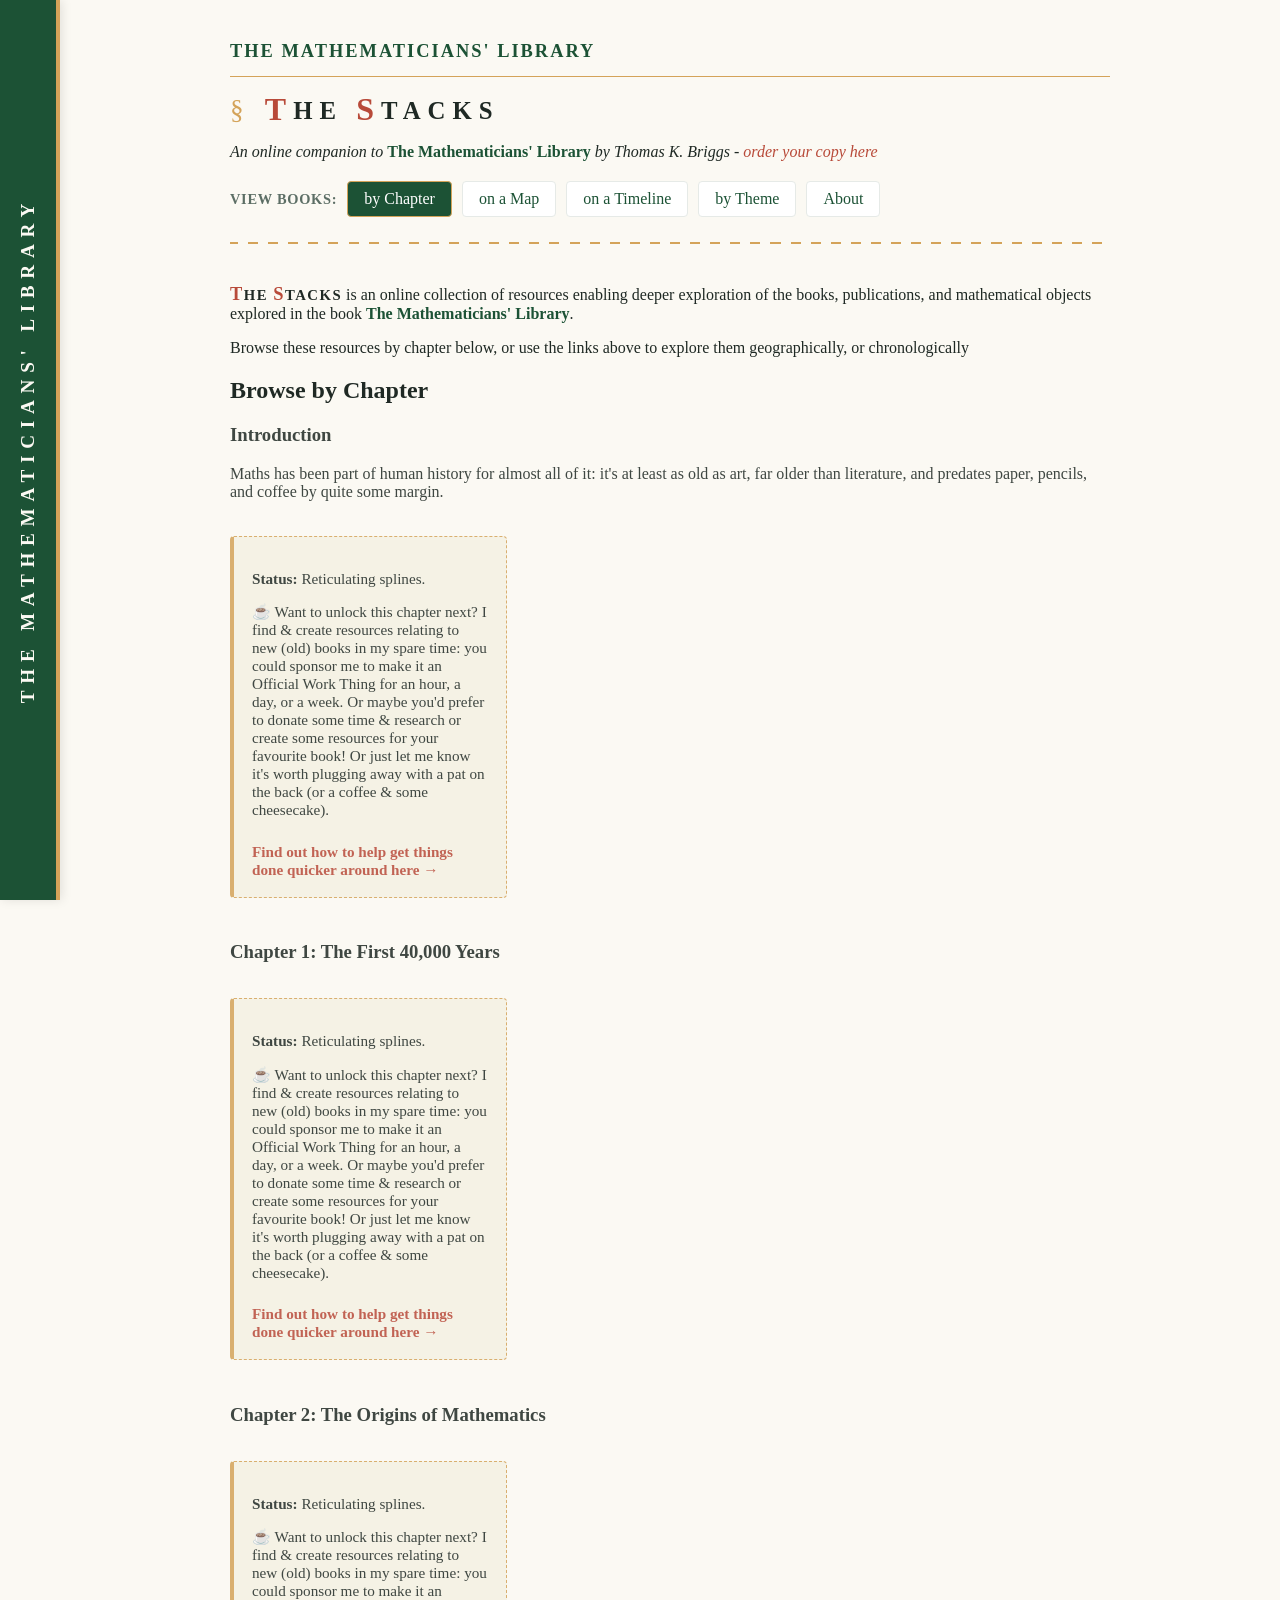
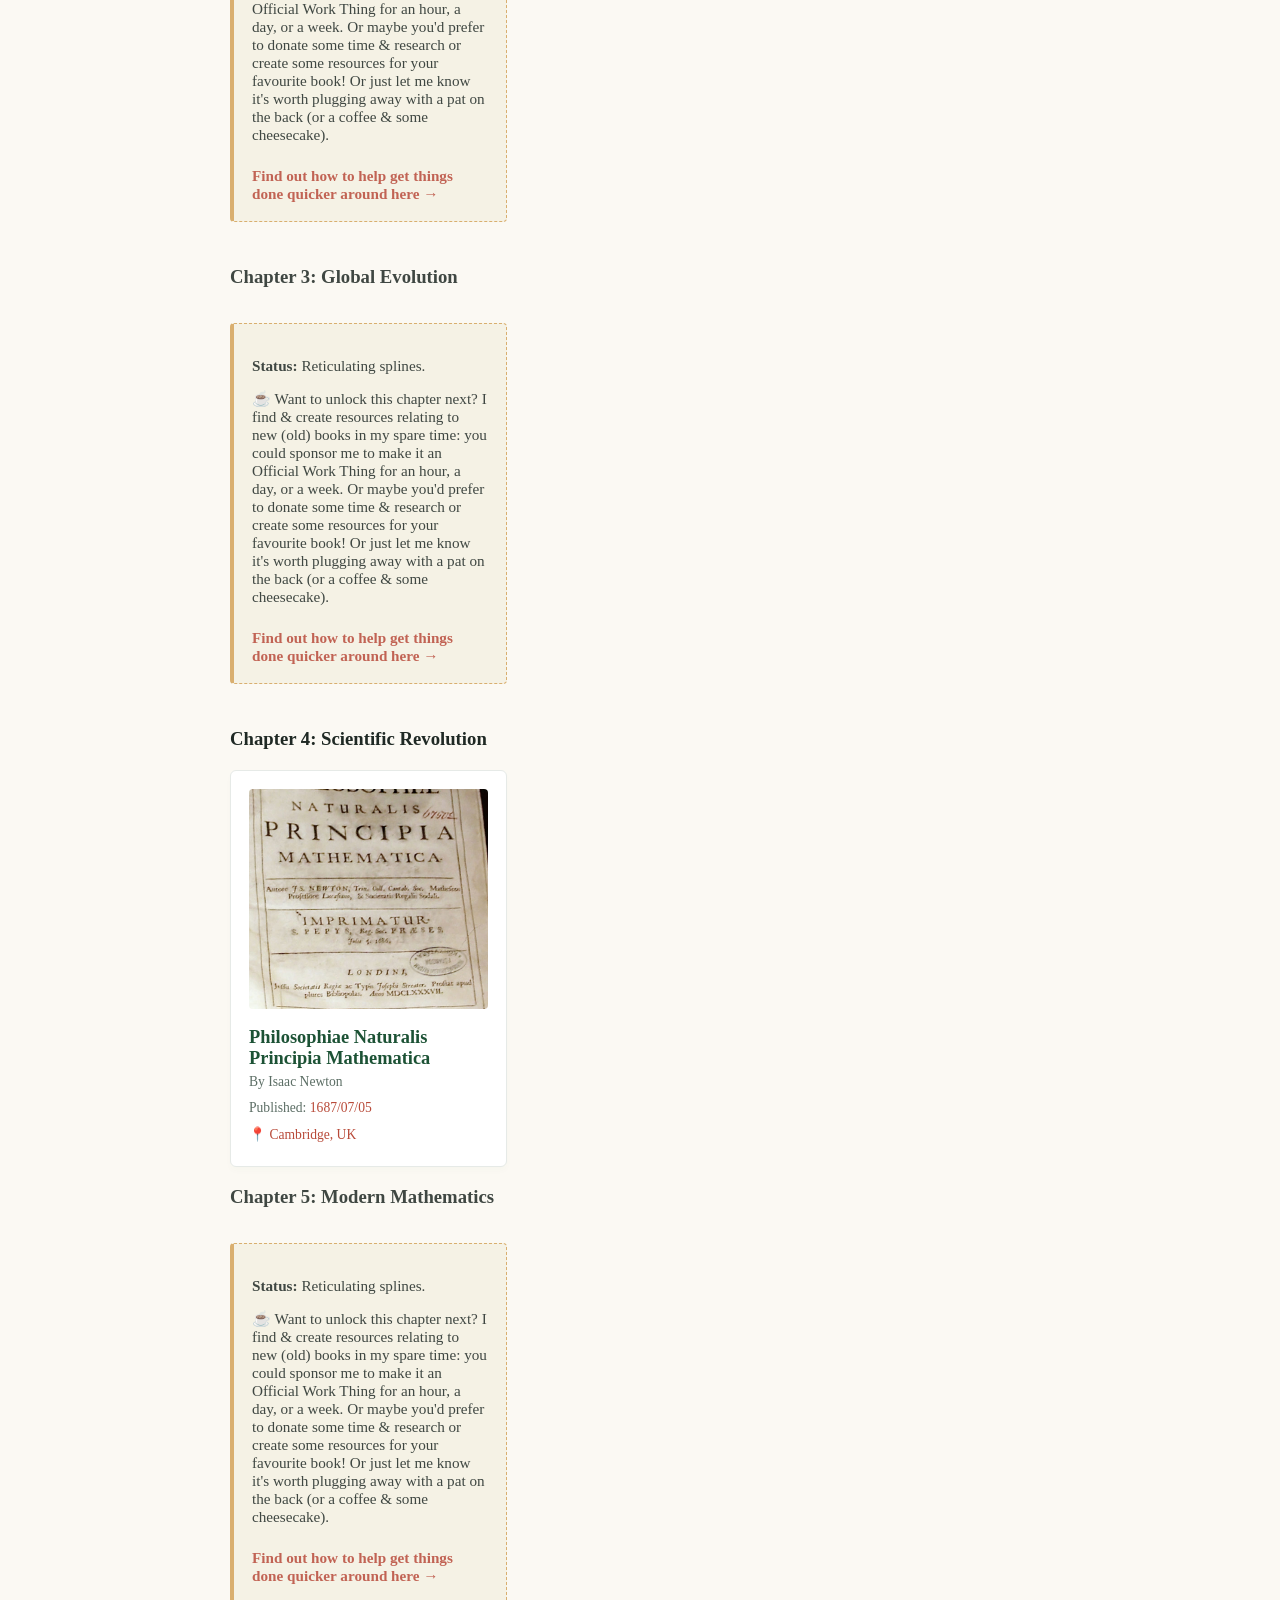
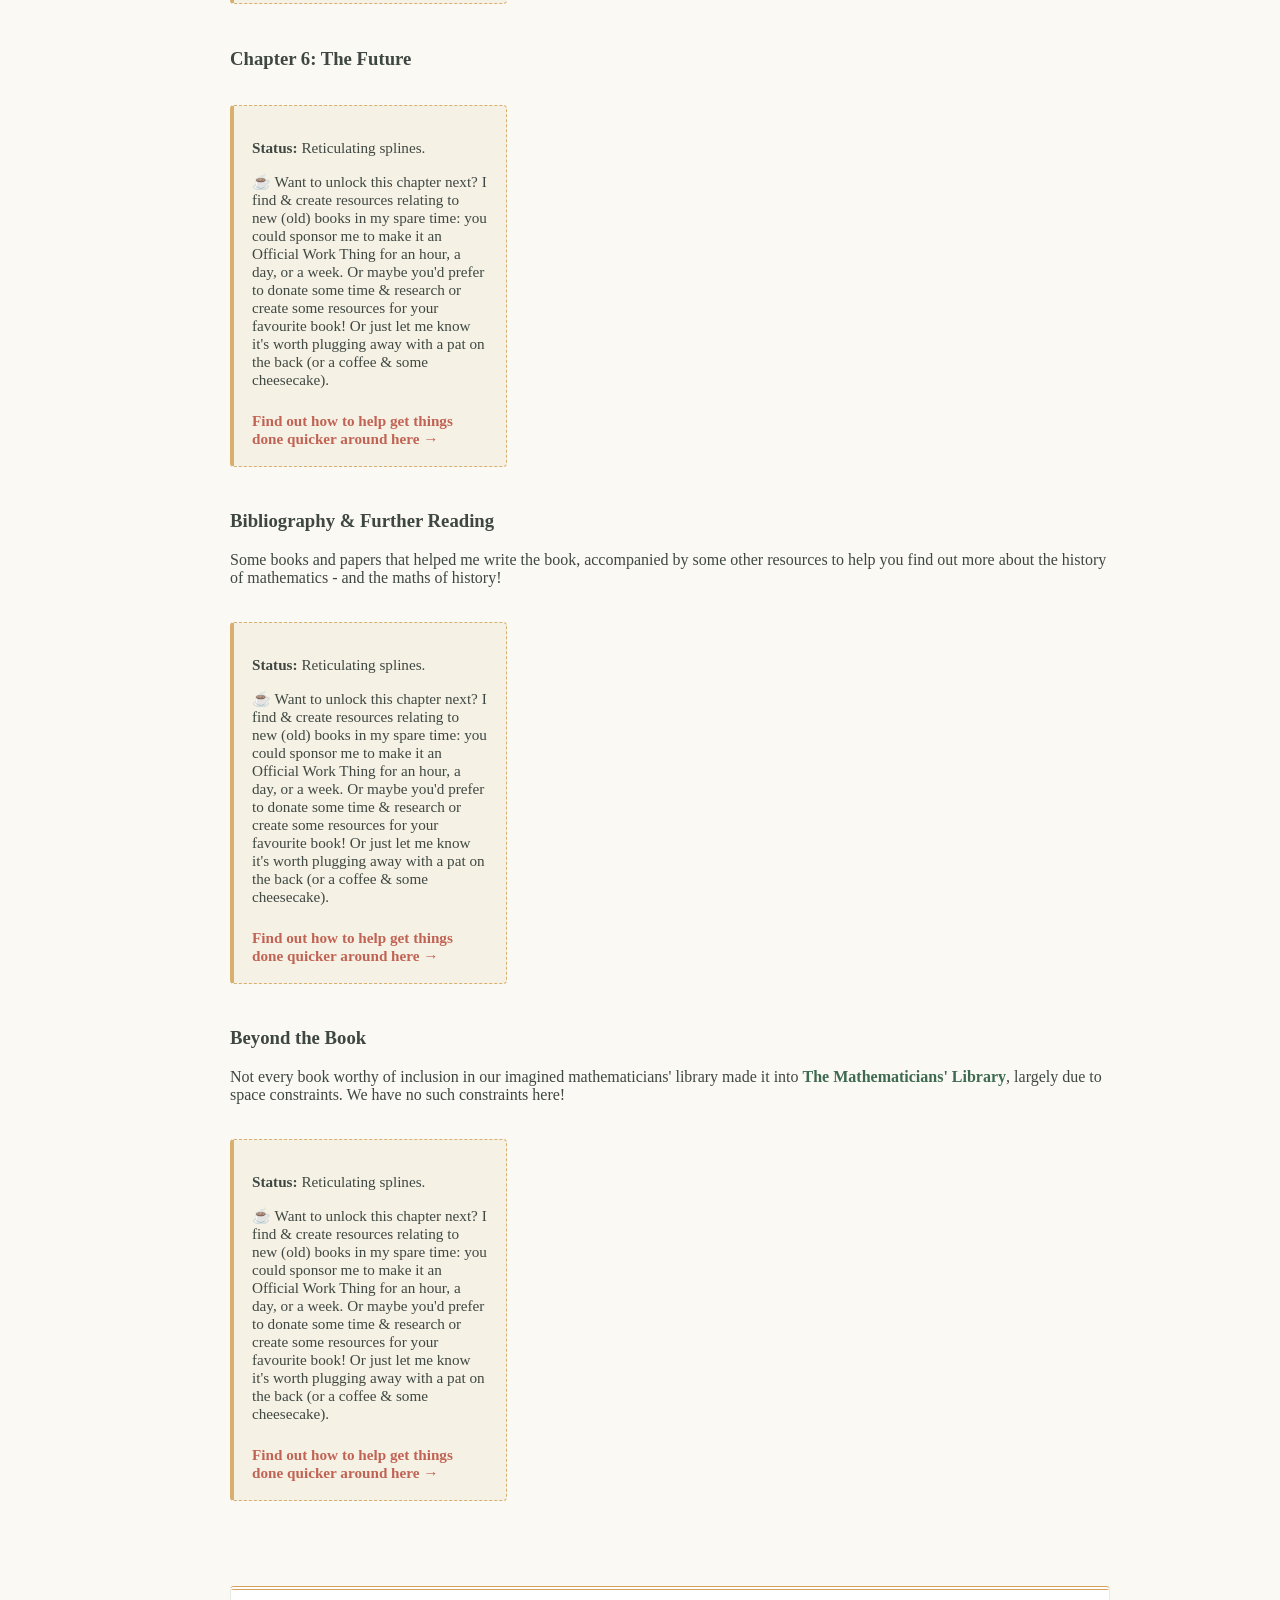
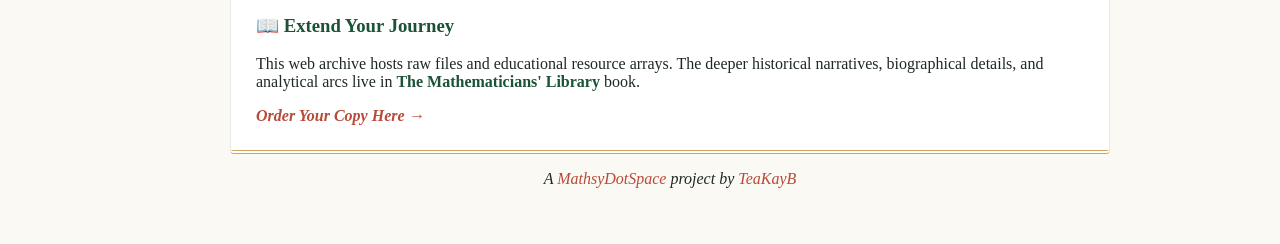
==== commit 34232635: "Modify footer paragraph styling in index.html Updated footer text styling and alignment." ====
--- a/index.html
+++ b/index.html
@@ -118,7 +118,7 @@
     <p>This web archive hosts raw files and educational resource arrays. The deeper historical narratives, biographical details, and analytical arcs live in <span class="inline-book-title">The Mathematicians' Library</span> book.</p>
     <a href="about.html#buy">Order Your Copy Here →</a>
 </footer>
-<p style="font-style: italic>A <a href="https://mathsy.space/" target="_blank">MathsyDotSpace</a> project by <a href="https://teakayb.mathsy.space">TeaKayB</a></p>
+<p style="font-style: italic; text-align: center;"> A <a href="https://mathsy.space" target="_blank">MathsyDotSpace</a> project by <a href="https://mathsy.space">TeaKayB</a></p>
 <script>
     fetch('data.json')
         .then(res => res.json())
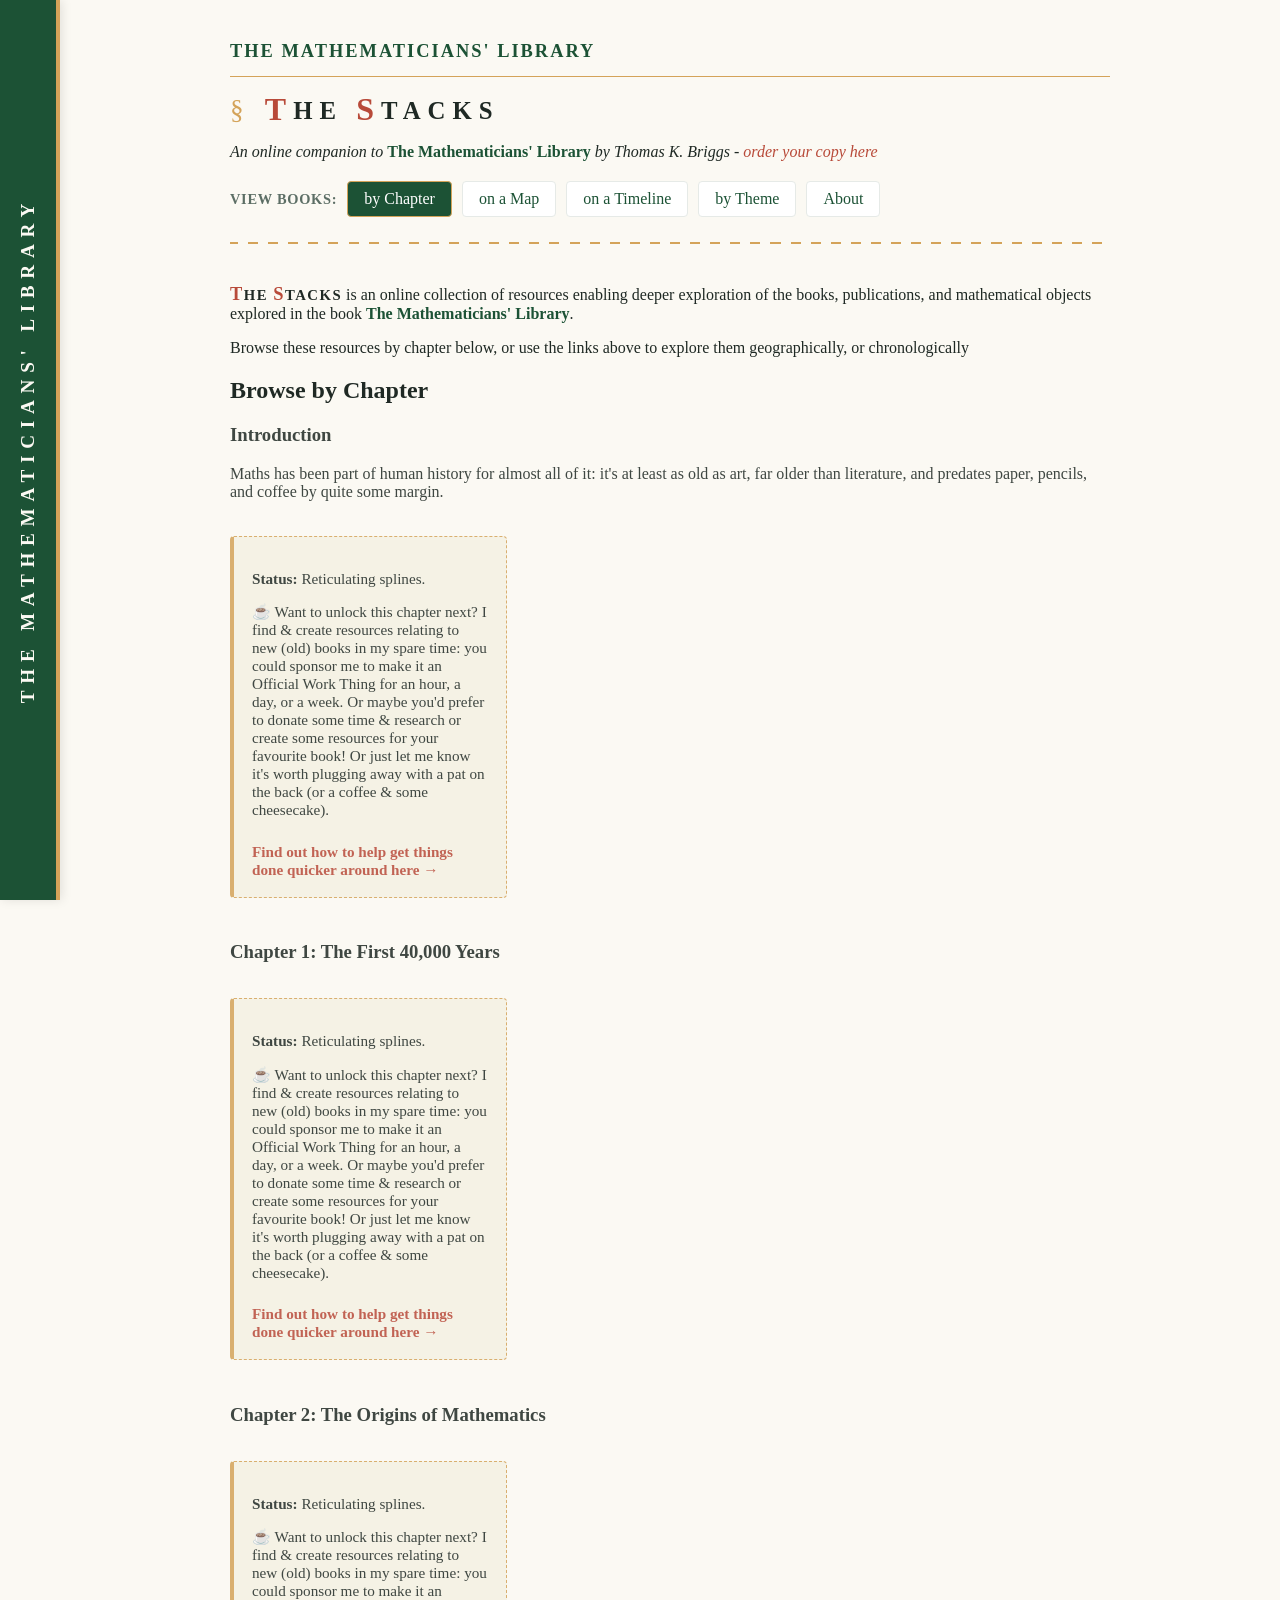
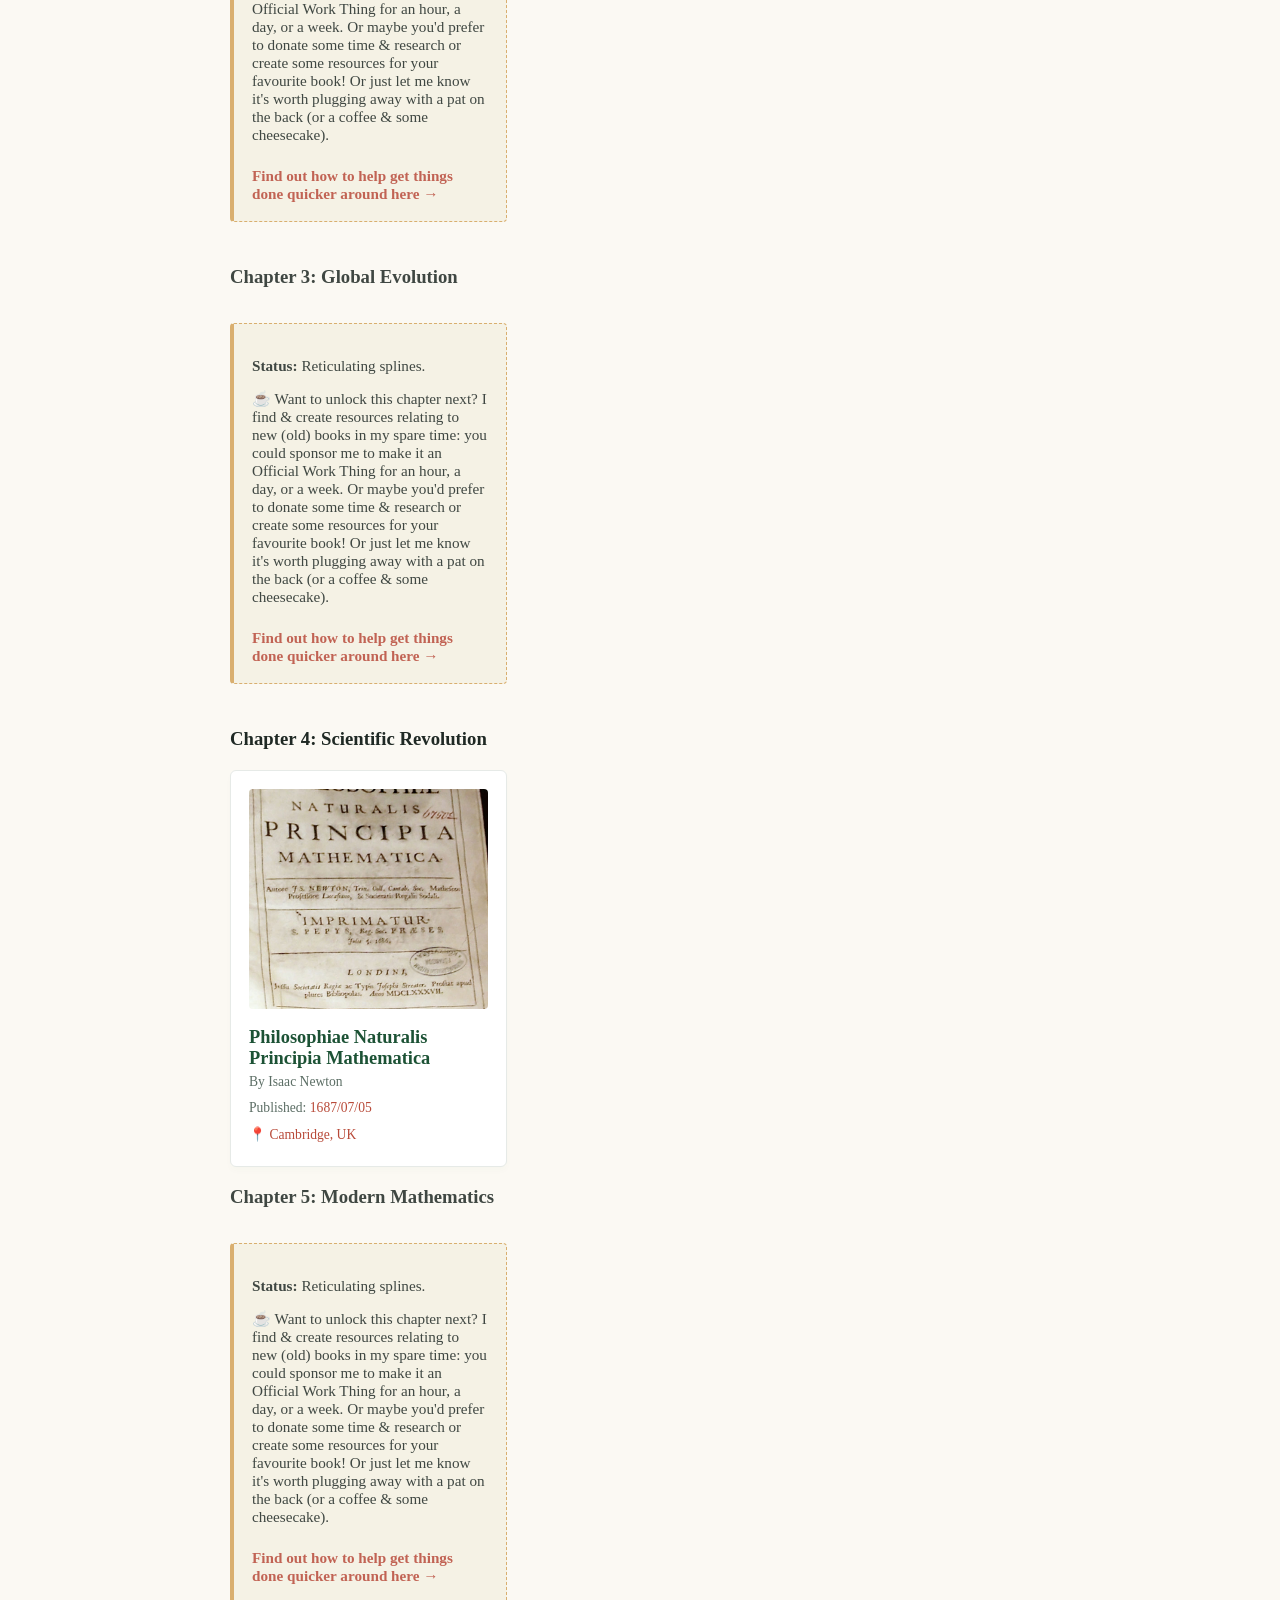
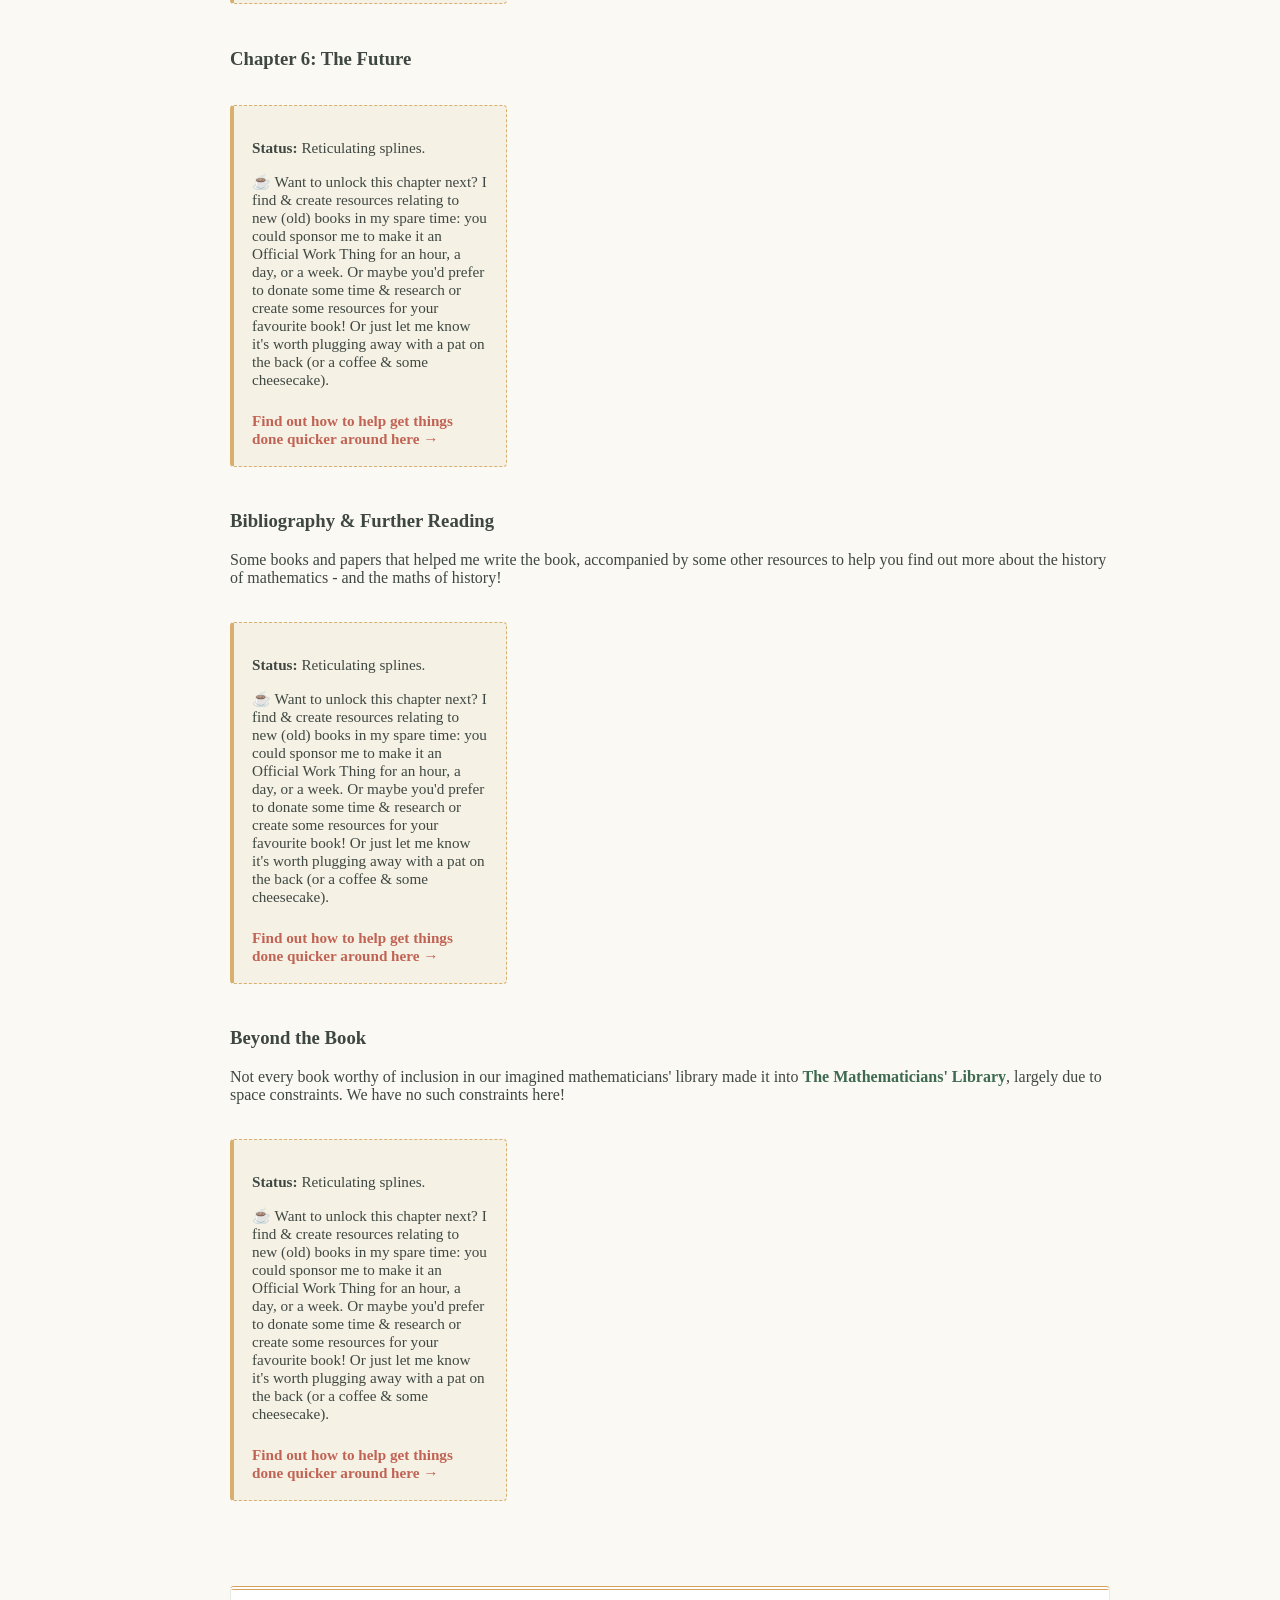
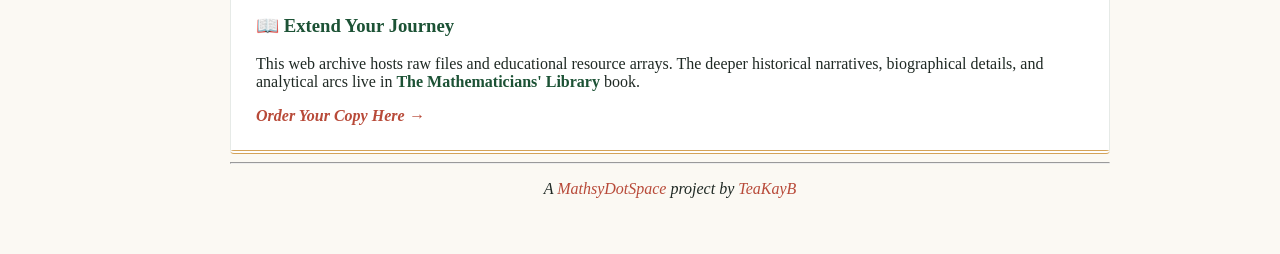
==== commit 4a47feaf: "Enhance footer with horizontal rule and attribution Add a horizontal rule and project attribution in" ====
--- a/index.html
+++ b/index.html
@@ -118,6 +118,7 @@
     <p>This web archive hosts raw files and educational resource arrays. The deeper historical narratives, biographical details, and analytical arcs live in <span class="inline-book-title">The Mathematicians' Library</span> book.</p>
     <a href="about.html#buy">Order Your Copy Here →</a>
 </footer>
+    <hr>
 <p style="font-style: italic; text-align: center;"> A <a href="https://mathsy.space" target="_blank">MathsyDotSpace</a> project by <a href="https://mathsy.space">TeaKayB</a></p>
 <script>
     fetch('data.json')
